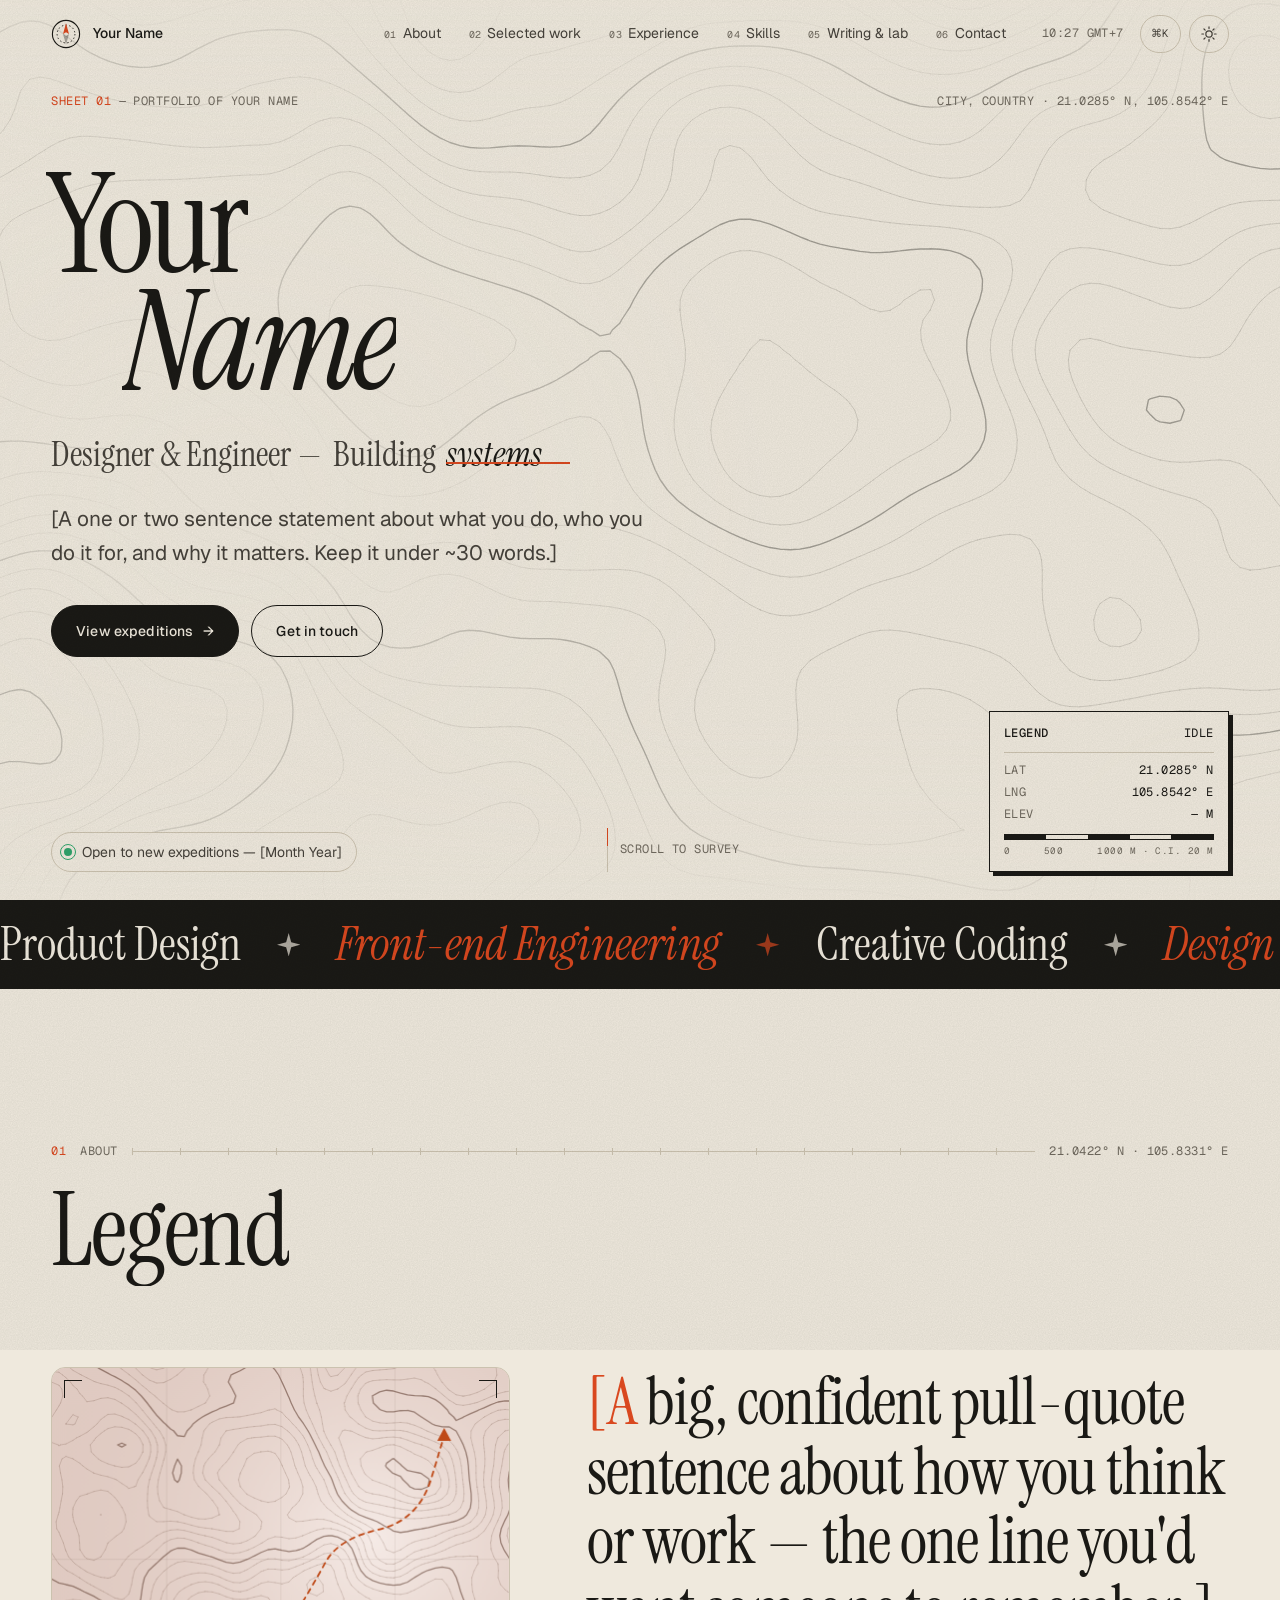
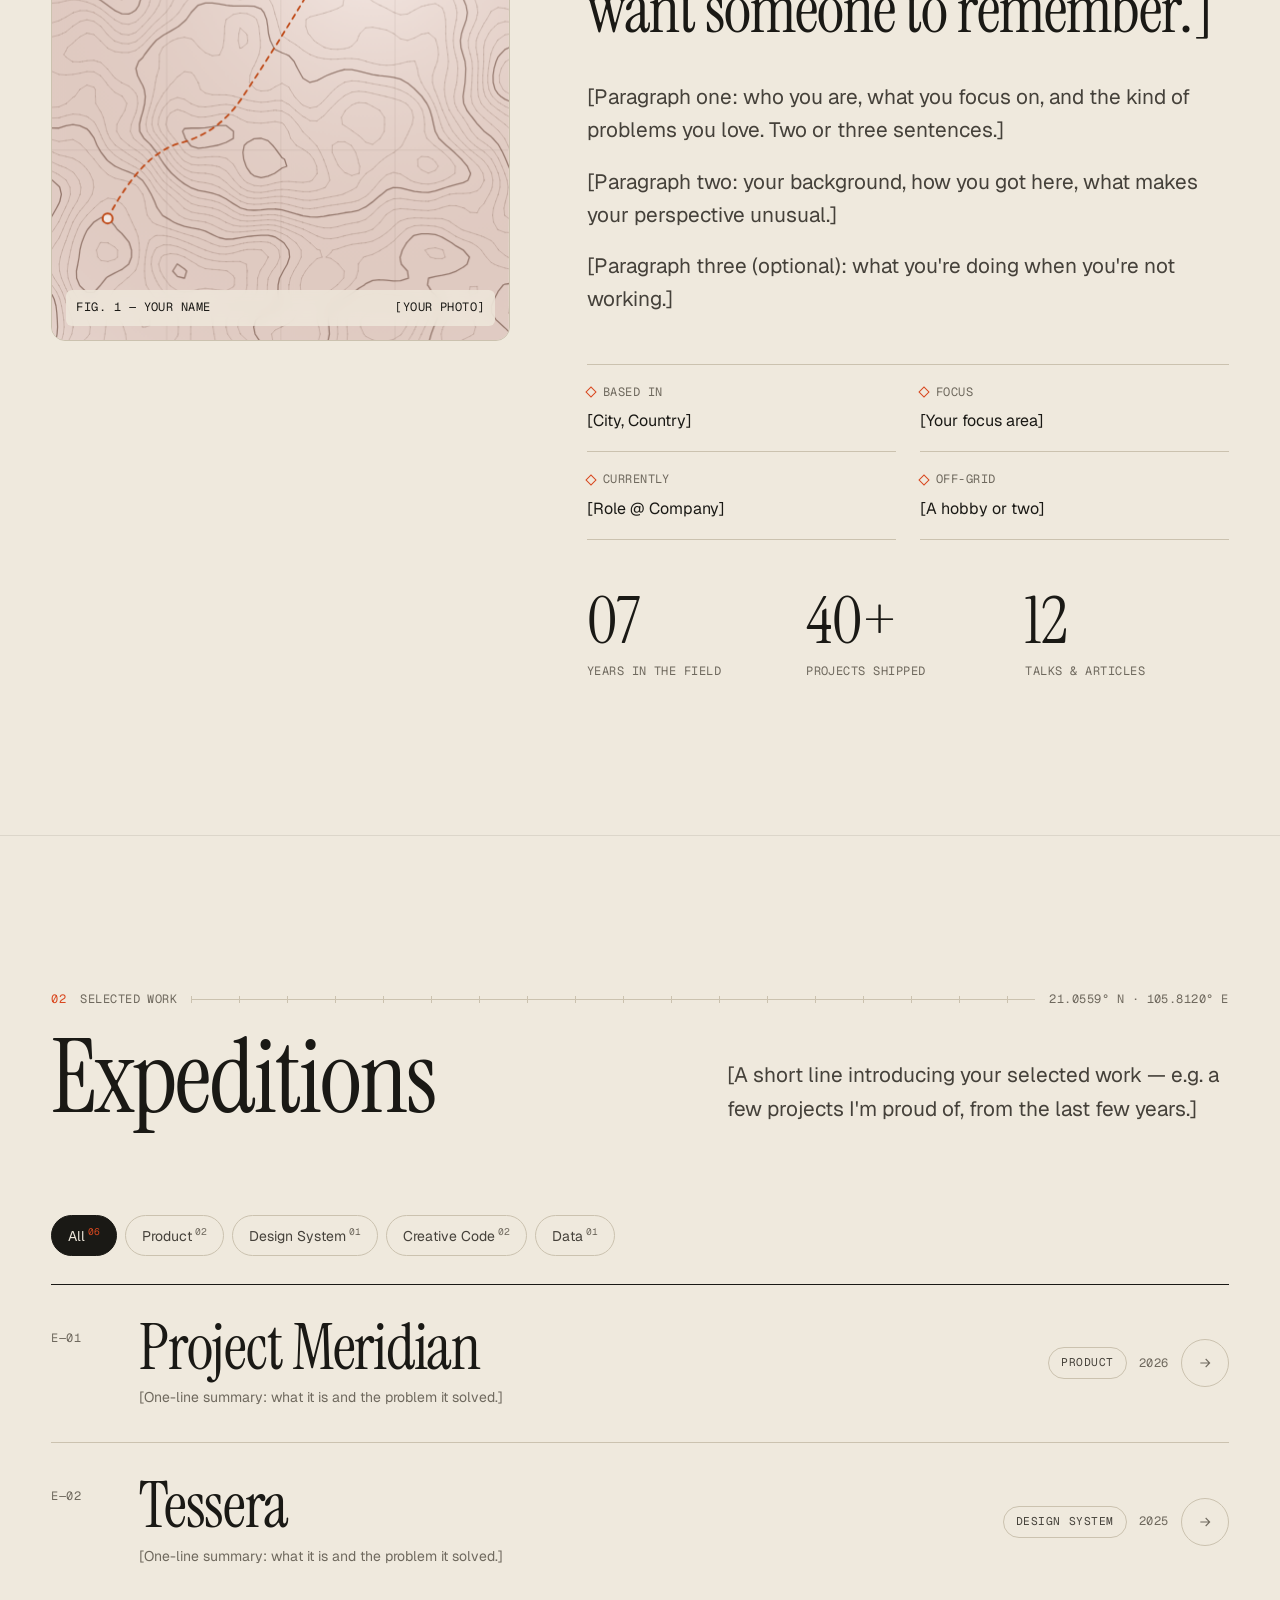
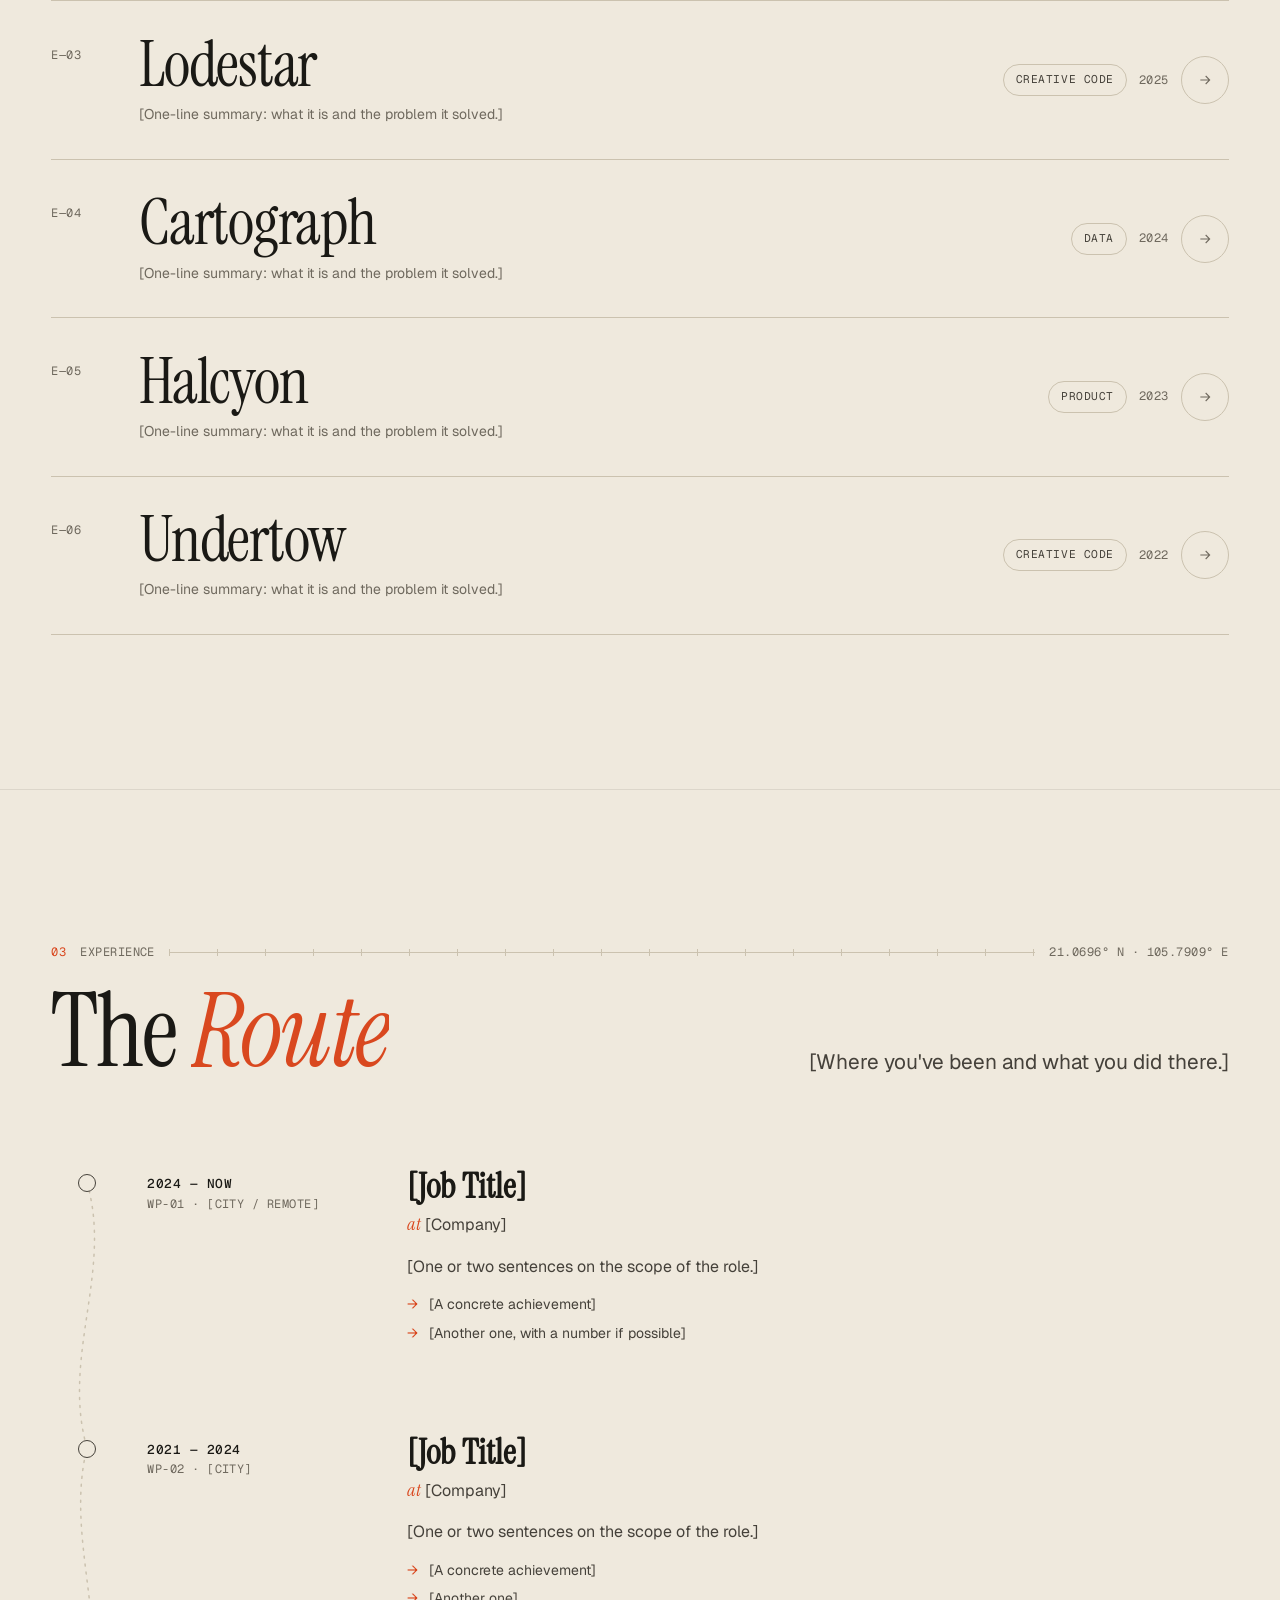
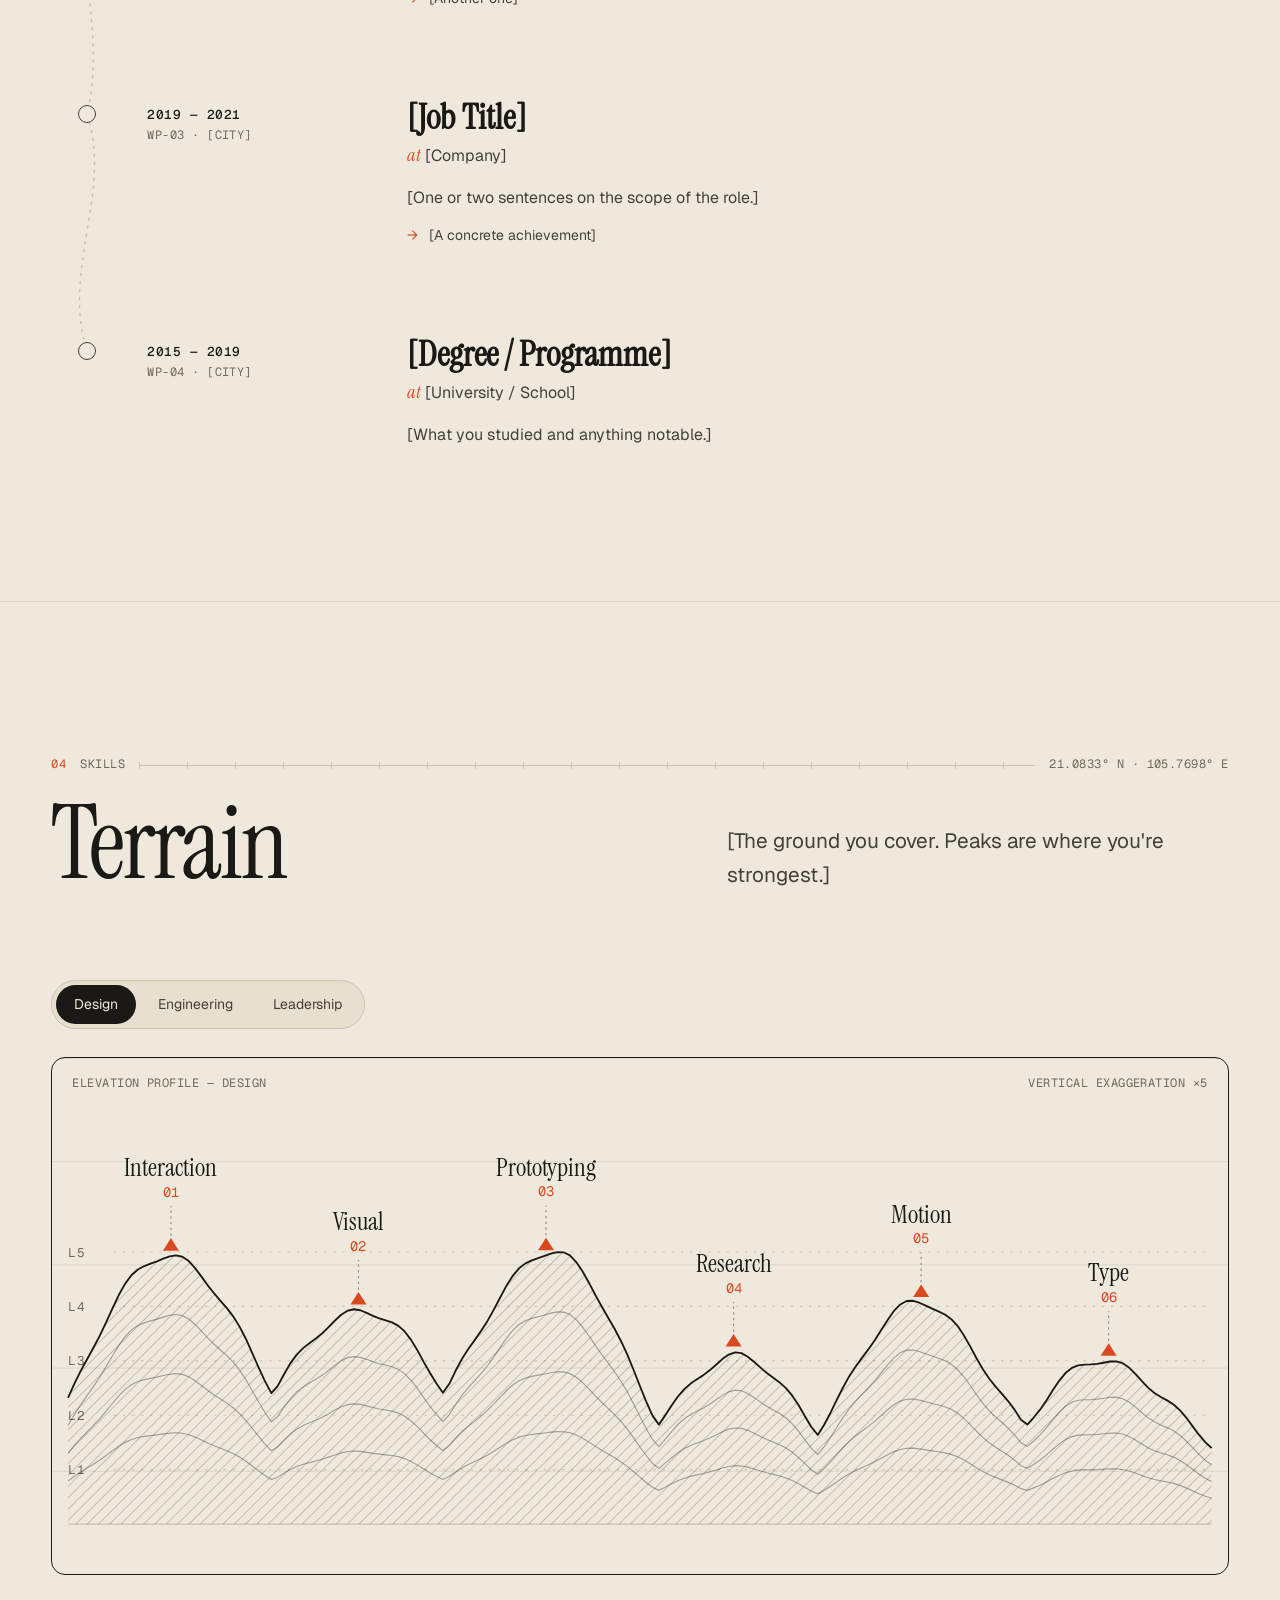
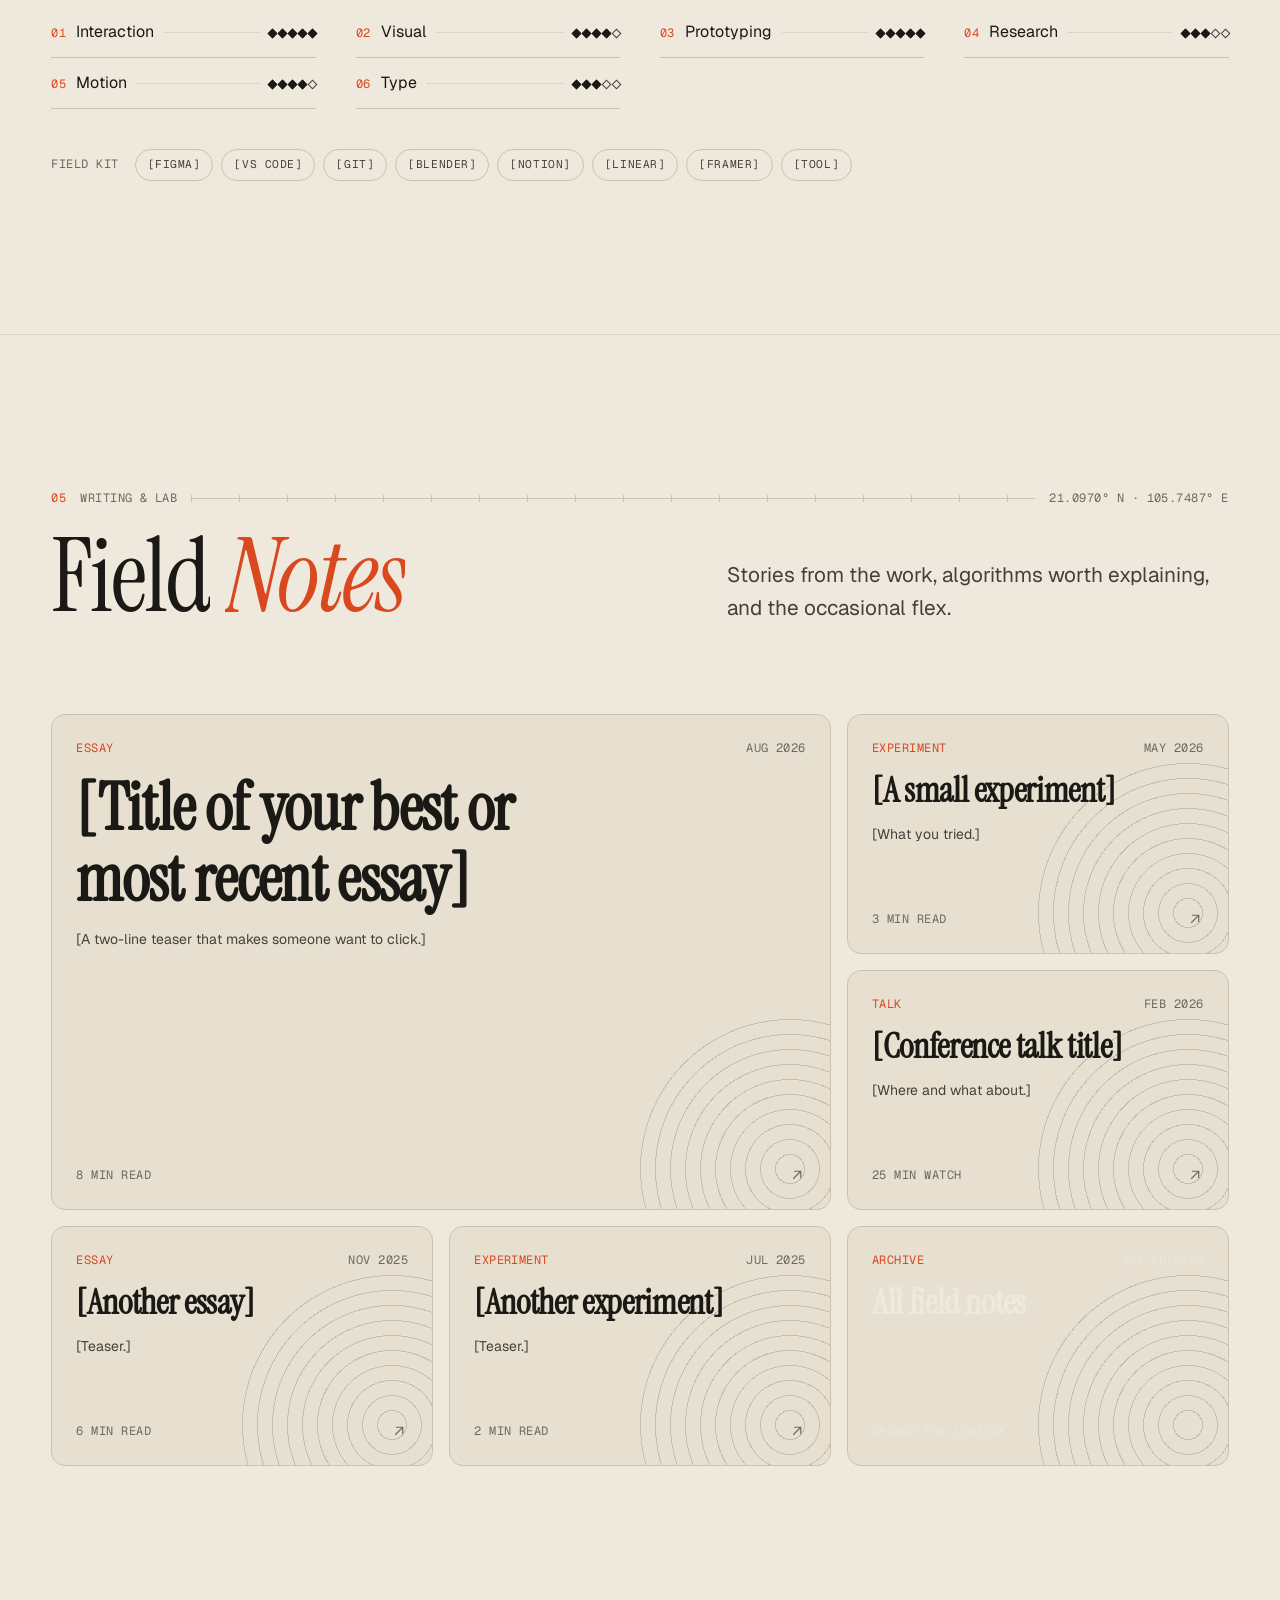
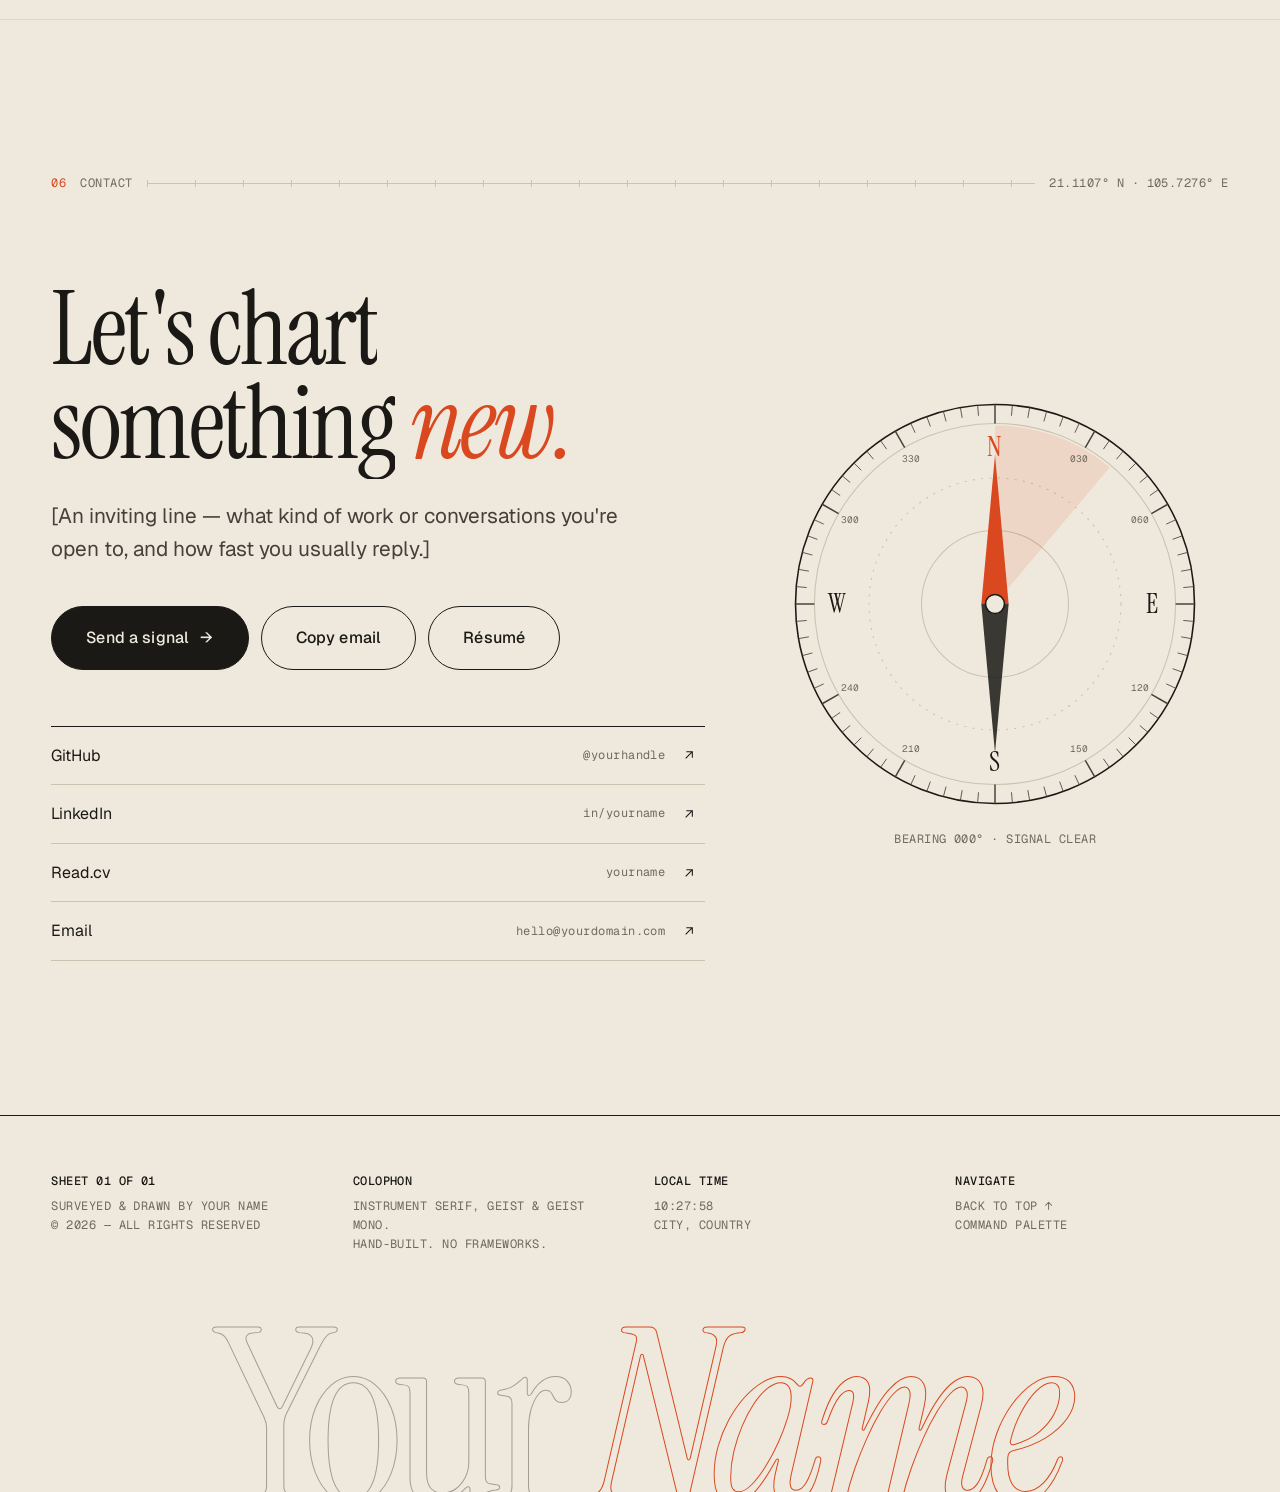
==== index.html @ 2386c23e "The Atlas: portfolio + Field Notes blog Topographic-sheet portfolio (static, no framework) with a Ma" ====
<!doctype html>
<html lang="en">
<head>
  <meta charset="utf-8">
  <meta name="viewport" content="width=device-width, initial-scale=1, viewport-fit=cover">
  <title>Your Name — Portfolio</title>
  <meta name="description" content="Portfolio">
  <meta name="theme-color" content="#EFE9DD" media="(prefers-color-scheme: light)">
  <meta name="theme-color" content="#0D1014" media="(prefers-color-scheme: dark)">
  <meta property="og:type" content="website">
  <meta property="og:title" content="Your Name — Portfolio">
  <link rel="icon" href="favicon.svg" type="image/svg+xml">

  <!-- Resolve theme before first paint (no flash). -->
  <script>
    (function () {
      var saved = null;
      try { saved = localStorage.getItem("atlas-theme"); } catch (e) {}
      var dark = window.matchMedia && matchMedia("(prefers-color-scheme: dark)").matches;
      document.documentElement.setAttribute("data-theme", saved || (dark ? "dark" : "light"));
      document.documentElement.classList.add("js");
    })();
  </script>

  <link rel="preconnect" href="https://fonts.googleapis.com">
  <link rel="preconnect" href="https://fonts.gstatic.com" crossorigin>
  <link rel="stylesheet" href="https://fonts.googleapis.com/css2?family=Instrument+Serif:ital@0;1&family=Geist:wght@300..700&family=Geist+Mono:wght@400;500&display=swap">
  <link rel="stylesheet" href="css/style.css">
</head>
<body>
  <a class="skip-link" href="#main">Skip to content</a>
  <div class="grain" aria-hidden="true"></div>

  <!-- Custom crosshair cursor (fine pointers only) -->
  <div class="cursor hidden" aria-hidden="true">
    <div class="cursor-ring"></div>
    <div class="cursor-dot"></div>
    <div class="cursor-label mono"></div>
  </div>

  <!-- ================= Header ================= -->
  <header class="site-header" id="site-header">
    <a class="brand" href="#top" aria-label="Back to top">
      <svg class="brand-mark" viewBox="0 0 32 32" aria-hidden="true">
        <circle cx="16" cy="16" r="14.5" fill="none" stroke="currentColor" stroke-width="1.2"/>
        <circle cx="16" cy="16" r="9.5" fill="none" stroke="currentColor" stroke-width="1" stroke-dasharray="1.5 2.5"/>
        <path class="brand-needle" d="M16 4.5l3.2 11.5L16 14l-3.2 2z"/>
        <path d="M16 27.5l-3.2-11.5L16 18l3.2-2z" fill="currentColor" opacity=".35"/>
      </svg>
      <span class="brand-name" data-bind="name"></span>
    </a>

    <nav class="nav" aria-label="Primary">
      <ol class="nav-list" id="nav-list"></ol>
    </nav>

    <div class="header-tools">
      <span class="clock mono" id="clock" title="Local time"></span>
      <button class="tool-btn palette-btn" id="palette-btn" type="button" aria-label="Open command palette" aria-keyshortcuts="Control+K Meta+K">
        <span class="mono">⌘K</span>
      </button>
      <button class="tool-btn theme-btn" id="theme-btn" type="button" aria-label="Switch to dark theme">
        <svg viewBox="0 0 24 24" aria-hidden="true">
          <g class="sun"><circle cx="12" cy="12" r="4.2"/><path d="M12 2.5v2.2M12 19.3v2.2M2.5 12h2.2M19.3 12h2.2M5.3 5.3l1.6 1.6M17.1 17.1l1.6 1.6M5.3 18.7l1.6-1.6M17.1 6.9l1.6-1.6"/></g>
          <path class="moon" d="M20 14.5A8.5 8.5 0 0 1 9.5 4a8.5 8.5 0 1 0 10.5 10.5z"/>
        </svg>
      </button>
      <button class="tool-btn menu-btn" id="menu-btn" type="button" aria-expanded="false" aria-controls="mobile-menu" aria-label="Open menu">
        <span></span><span></span>
      </button>
    </div>
  </header>

  <div class="mobile-menu" id="mobile-menu" hidden>
    <ol class="mobile-menu-list" id="mobile-menu-list"></ol>
    <div class="mobile-menu-foot mono" id="mobile-menu-foot"></div>
  </div>

  <!-- Right-edge scroll "sheet index" (desktop) -->
  <aside class="sheet-index" aria-hidden="true">
    <div class="sheet-ruler" id="sheet-ruler"></div>
    <div class="sheet-marker" id="sheet-marker"><span class="mono" id="sheet-pct">000</span></div>
  </aside>

  <!-- ================= Main ================= -->
  <main id="main">
    <section class="hero" id="top" aria-labelledby="hero-name">
      <canvas class="hero-canvas" id="hero-canvas" aria-hidden="true"></canvas>
      <div class="hero-vignette" aria-hidden="true"></div>
      <div class="hero-inner container" id="hero-inner"></div>
    </section>

    <div class="marquee" aria-hidden="true">
      <div class="marquee-track" id="marquee-track"></div>
    </div>

    <section class="section about" id="about" data-section="about"></section>
    <section class="section work" id="work" data-section="work"></section>
    <section class="section route" id="route" data-section="route"></section>
    <section class="section terrain" id="terrain" data-section="terrain"></section>
    <section class="section notes" id="notes" data-section="notes"></section>
    <section class="section contact" id="contact" data-section="contact"></section>
  </main>

  <footer class="site-footer" id="site-footer"></footer>

  <!-- Floating project preview that follows the cursor over the work list -->
  <div class="work-preview" id="work-preview" aria-hidden="true">
    <div class="work-preview-media" id="work-preview-media"></div>
    <span class="work-preview-label mono" id="work-preview-label"></span>
  </div>

  <dialog class="project-dialog" id="project-dialog" aria-labelledby="pd-title"></dialog>

  <dialog class="palette" id="palette" aria-label="Command palette">
    <div class="palette-box">
      <div class="palette-search">
        <svg viewBox="0 0 24 24" aria-hidden="true"><circle cx="11" cy="11" r="6.5"/><path d="M16 16l4.5 4.5"/></svg>
        <input id="palette-input" type="text" placeholder="Where to?" autocomplete="off" spellcheck="false"
               role="combobox" aria-expanded="true" aria-controls="palette-list" aria-autocomplete="list">
        <kbd class="mono">esc</kbd>
      </div>
      <ul class="palette-list" id="palette-list" role="listbox" aria-label="Commands"></ul>
      <div class="palette-foot mono">
        <span><kbd>↑</kbd><kbd>↓</kbd> navigate</span>
        <span><kbd>↵</kbd> go</span>
        <span><kbd>/</kbd> or <kbd>⌘K</kbd> open</span>
        <span><kbd>T</kbd> theme</span>
      </div>
    </div>
  </dialog>

  <div class="toast mono" id="toast" role="status" aria-live="polite"></div>

  <noscript>
    <div class="noscript">This portfolio renders its content with JavaScript. Please enable it to explore the map.</div>
  </noscript>

  <!-- Latest posts are inlined here by build.py; ignored when the file is opened directly. -->
  <!-- build:notes -->
  <script src="js/content.js"></script>
  <script src="js/terrain.js"></script>
  <script src="js/main.js"></script>
</body>
</html>
---- css/style.css ----
/* ==========================================================================
   THE ATLAS — portfolio template
   A topographic survey sheet: paper, ink, contour lines, one signal colour.
   --------------------------------------------------------------------------
   1. Tokens          5. Hero              9.  Terrain (skills)
   2. Base            6. Marquee           10. Field notes
   3. Utilities       7. About / Work      11. Contact & footer
   4. Chrome          8. Route             12. Overlays · 13. Motion prefs
   ========================================================================== */

/* 1. TOKENS ---------------------------------------------------------------- */
:root {
  /* Paper (light) */
  --paper:        #EFE9DD;
  --paper-2:      #E7E0D1;
  --paper-3:      #DDD4C2;
  --ink:          #1A1915;
  --ink-2:        #45413A;
  --muted:        #6F695E;
  --rule:         #CBC2AF;
  --rule-soft:    rgba(26, 25, 21, .09);
  --accent:       #D9481F;   /* survey orange — the one loud colour */
  --accent-ink:   #FFF8F0;
  --accent-soft:  rgba(217, 72, 31, .12);
  --teal:         #2C6A62;   /* secondary: water / links */
  --contour:        rgba(26, 25, 21, .17);
  --contour-strong: rgba(26, 25, 21, .36);
  --shadow: 0 1px 0 rgba(26,25,21,.04), 0 18px 50px -20px rgba(26,25,21,.35);

  /* Type */
  --serif: "Instrument Serif", "Iowan Old Style", "Palatino Linotype", Georgia, serif;
  --sans:  "Geist", ui-sans-serif, system-ui, -apple-system, "Segoe UI", sans-serif;
  --mono:  "Geist Mono", ui-monospace, "SFMono-Regular", Menlo, Consolas, monospace;

  --fs-xs:   .75rem;
  --fs-sm:   .875rem;
  --fs-md:   1rem;
  --fs-lg:   clamp(1.125rem, 1rem + .4vw, 1.3rem);
  --fs-xl:   clamp(1.5rem, 1.2rem + 1.2vw, 2.25rem);
  --fs-2xl:  clamp(2.2rem, 1.4rem + 3.4vw, 4.5rem);
  --fs-3xl:  clamp(3rem, 1.6rem + 6vw, 7.5rem);
  --fs-hero: clamp(4.25rem, min(1rem + 16vw, 15.5vh), 12.5rem);

  /* Space & shape */
  --gutter: clamp(16px, 4vw, 56px);
  --maxw: 1320px;
  --section-y: clamp(96px, 12vw, 180px);
  --radius: 14px;
  --radius-sm: 8px;
  --header-h: 68px;

  --ease-out: cubic-bezier(.16, 1, .3, 1);
  --ease-in-out: cubic-bezier(.65, 0, .35, 1);

  color-scheme: light;
}

/* Night chart (dark) — applied by system preference unless the user picked light,
   and always when the user picked dark. */
@media (prefers-color-scheme: dark) {
  :root:not([data-theme="light"]) {
    --paper: #0D1014; --paper-2: #13181E; --paper-3: #1B222A;
    --ink: #ECE6D8; --ink-2: #BDB6A8; --muted: #878D95;
    --rule: #28303A; --rule-soft: rgba(236, 230, 216, .08);
    --accent: #FF7447; --accent-ink: #140B06; --accent-soft: rgba(255, 116, 71, .14);
    --teal: #72C4B7;
    --contour: rgba(236, 230, 216, .11); --contour-strong: rgba(236, 230, 216, .26);
    --shadow: 0 1px 0 rgba(0,0,0,.2), 0 24px 60px -20px rgba(0,0,0,.8);
    color-scheme: dark;
  }
}
:root[data-theme="dark"] {
  --paper: #0D1014; --paper-2: #13181E; --paper-3: #1B222A;
  --ink: #ECE6D8; --ink-2: #BDB6A8; --muted: #878D95;
  --rule: #28303A; --rule-soft: rgba(236, 230, 216, .08);
  --accent: #FF7447; --accent-ink: #140B06; --accent-soft: rgba(255, 116, 71, .14);
  --teal: #72C4B7;
  --contour: rgba(236, 230, 216, .11); --contour-strong: rgba(236, 230, 216, .26);
  --shadow: 0 1px 0 rgba(0,0,0,.2), 0 24px 60px -20px rgba(0,0,0,.8);
  color-scheme: dark;
}

/* 2. BASE ------------------------------------------------------------------ */
*, *::before, *::after { box-sizing: border-box; }
html {
  -webkit-text-size-adjust: 100%;
  scroll-behavior: smooth;
  scroll-padding-top: calc(var(--header-h) + 12px);
  background: var(--paper);
}
body {
  margin: 0;
  background: var(--paper);
  color: var(--ink);
  font-family: var(--sans);
  font-size: var(--fs-md);
  line-height: 1.6;
  font-weight: 400;
  -webkit-font-smoothing: antialiased;
  -moz-osx-font-smoothing: grayscale;
  text-rendering: optimizeLegibility;
  overflow-x: clip;
}
img, svg, canvas { display: block; max-width: 100%; }
a { color: inherit; text-decoration: none; }
button { font: inherit; color: inherit; background: none; border: 0; padding: 0; cursor: pointer; }
h1, h2, h3, h4, p, ol, ul, figure, dl, dd { margin: 0; }
ol, ul { padding: 0; list-style: none; }
::selection { background: var(--accent); color: var(--accent-ink); }

:focus-visible {
  outline: 2px solid var(--accent);
  outline-offset: 3px;
  border-radius: 4px;
}

/* 3. UTILITIES ------------------------------------------------------------- */
.container { width: 100%; max-width: var(--maxw); margin-inline: auto; padding-inline: var(--gutter); }
.mono { font-family: var(--mono); font-size: var(--fs-xs); letter-spacing: .04em; text-transform: uppercase; font-feature-settings: "tnum" 1; }
.serif { font-family: var(--serif); font-weight: 400; }
.sr-only { position: absolute !important; width: 1px; height: 1px; padding: 0; margin: -1px; overflow: hidden; clip: rect(0 0 0 0); white-space: nowrap; border: 0; }
.muted { color: var(--muted); }
kbd { font-family: var(--mono); font-size: .7rem; padding: .1em .45em; border: 1px solid var(--rule); border-bottom-width: 2px; border-radius: 5px; background: var(--paper-2); color: var(--ink-2); }

.skip-link {
  position: fixed; left: 16px; top: -60px; z-index: 200;
  background: var(--ink); color: var(--paper); padding: 10px 16px; border-radius: var(--radius-sm);
  transition: top .2s var(--ease-out);
}
.skip-link:focus { top: 16px; }

.grain {
  position: fixed; inset: -50%; z-index: 90; pointer-events: none; opacity: .09;
  background-image: url("data:image/svg+xml,%3Csvg xmlns='http://www.w3.org/2000/svg' width='180' height='180'%3E%3Cfilter id='n'%3E%3CfeTurbulence type='fractalNoise' baseFrequency='.85' numOctaves='3' stitchTiles='stitch'/%3E%3CfeColorMatrix values='0 0 0 0 0 0 0 0 0 0 0 0 0 0 0 0 0 0 .9 0'/%3E%3C/filter%3E%3Crect width='100%25' height='100%25' filter='url(%23n)'/%3E%3C/svg%3E");
  mix-blend-mode: multiply;
}
[data-theme="dark"] .grain { mix-blend-mode: screen; opacity: .05; filter: invert(1); }

/* Buttons */
.btn {
  --bx: 0px; --by: 0px;
  position: relative; display: inline-flex; align-items: center; gap: .7em;
  height: 52px; padding: 0 24px; border-radius: 999px;
  font-size: var(--fs-sm); font-weight: 500; letter-spacing: .01em;
  border: 1px solid var(--ink);
  transform: translate(var(--bx), var(--by));
  transition: transform .5s var(--ease-out), background-color .3s, color .3s, border-color .3s;
  overflow: hidden; isolation: isolate; white-space: nowrap;
}
.btn::before {
  content: ""; position: absolute; inset: 0; z-index: -1;
  background: var(--accent); border-radius: inherit;
  transform: translateY(101%); transition: transform .5s var(--ease-out);
}
.btn:hover::before, .btn:focus-visible::before { transform: translateY(0); }
.btn:hover, .btn:focus-visible { border-color: var(--accent); color: var(--accent-ink); }
.btn-primary { background: var(--ink); color: var(--paper); }
.btn-ghost { background: transparent; color: var(--ink); }
.btn .arrow { transition: transform .5s var(--ease-out); }
.btn:hover .arrow { transform: translateX(4px); }
.btn-lg { height: 64px; padding: 0 34px; font-size: var(--fs-md); }

.chip {
  display: inline-flex; align-items: center; gap: .5em;
  padding: 6px 12px; border-radius: 999px; border: 1px solid var(--rule);
  font-family: var(--mono); font-size: .7rem; letter-spacing: .05em; text-transform: uppercase; color: var(--ink-2);
  white-space: nowrap;
}

/* Section scaffolding */
.section { position: relative; padding-block: var(--section-y); }
.section + .section { border-top: 1px solid var(--rule-soft); }
.sec-head { margin-bottom: clamp(48px, 7vw, 96px); }
.sec-meta { display: flex; align-items: center; gap: 14px; color: var(--muted); margin-bottom: 22px; }
.sec-idx { color: var(--accent); }
.sec-rule { flex: 1; height: 1px; background: var(--rule); position: relative; }
.sec-rule::after { /* scale-bar ticks */
  content: ""; position: absolute; left: 0; right: 0; top: -3px; height: 7px;
  background: repeating-linear-gradient(90deg, var(--rule) 0 1px, transparent 1px 48px);
}
.sec-coord { white-space: nowrap; }
.sec-title { font-family: var(--serif); font-weight: 400; font-size: var(--fs-3xl); line-height: .92; letter-spacing: -.02em; }
.sec-title em { font-style: italic; color: var(--accent); }
.sec-intro { margin-top: 22px; max-width: 46ch; color: var(--ink-2); font-size: var(--fs-lg); }
.sec-head-row { display: grid; gap: 24px; align-items: end; }
@media (min-width: 900px) { .sec-head-row.has-intro { grid-template-columns: 1.3fr 1fr; } .sec-head-row .sec-intro { justify-self: end; margin-top: 0; } }

/* Split-text reveal */
.split .w { display: inline-block; overflow: hidden; vertical-align: top; padding-bottom: .08em; margin-bottom: -.08em; }
.split .w > span { display: inline-block; transform: translateY(105%); transition: transform 1.1s var(--ease-out); transition-delay: calc(var(--i, 0) * 60ms); }
.split.in .w > span { transform: none; }
html:not(.js) .split .w > span { transform: none; }

.reveal { opacity: 0; transform: translateY(28px); transition: opacity 1s var(--ease-out), transform 1s var(--ease-out); transition-delay: var(--d, 0ms); }
.reveal.in { opacity: 1; transform: none; }

/* 4. CHROME: header, nav, sheet index, cursor ------------------------------- */
.site-header {
  position: fixed; inset: 0 0 auto 0; z-index: 60; height: var(--header-h);
  display: flex; align-items: center; gap: 24px;
  padding-inline: var(--gutter);
  transition: transform .5s var(--ease-out), background-color .4s, border-color .4s;
  border-bottom: 1px solid transparent;
}
.site-header.scrolled {
  background: color-mix(in srgb, var(--paper) 78%, transparent);
  -webkit-backdrop-filter: blur(14px) saturate(1.2); backdrop-filter: blur(14px) saturate(1.2);
  border-color: var(--rule-soft);
}
.site-header.hidden { transform: translateY(-100%); }
.brand { display: flex; align-items: center; gap: 12px; font-weight: 500; font-size: var(--fs-sm); }
.brand-mark { width: 30px; height: 30px; color: var(--ink); transition: transform 1.2s var(--ease-out); }
.brand-needle { fill: var(--accent); transform-origin: 16px 16px; transition: transform 1.2s var(--ease-out); }
.brand:hover .brand-needle { transform: rotate(360deg); }
.nav { margin-left: auto; }
.nav-list { display: flex; gap: 4px; }
.nav-link {
  position: relative; display: flex; align-items: baseline; gap: 6px;
  padding: 8px 12px; border-radius: 999px; font-size: var(--fs-sm); color: var(--ink-2);
  transition: color .3s, background-color .3s;
}
.nav-link .mono { font-size: .62rem; color: var(--muted); transition: color .3s; }
.nav-link:hover { color: var(--ink); background: var(--rule-soft); }
.nav-link.active { color: var(--ink); }
.nav-link.active .mono { color: var(--accent); }
.nav-link.active::after {
  content: ""; position: absolute; left: 50%; bottom: 1px; width: 4px; height: 4px; margin-left: -2px;
  border-radius: 50%; background: var(--accent);
}
.header-tools { display: flex; align-items: center; gap: 8px; }
.clock { color: var(--muted); margin-right: 8px; white-space: nowrap; }
.tool-btn {
  display: grid; place-items: center; height: 38px; min-width: 38px; padding: 0 10px;
  border-radius: 999px; border: 1px solid var(--rule); color: var(--ink-2);
  transition: border-color .3s, color .3s, background-color .3s;
}
.tool-btn:hover { border-color: var(--ink); color: var(--ink); }
.tool-btn .mono { font-size: .68rem; }
.theme-btn svg { width: 18px; height: 18px; fill: none; stroke: currentColor; stroke-width: 1.6; stroke-linecap: round; overflow: visible; }
.theme-btn .sun, .theme-btn .moon { transition: transform .7s var(--ease-out), opacity .4s; transform-origin: 12px 12px; }
.theme-btn .moon { opacity: 0; transform: rotate(-60deg) scale(.6); }
[data-theme="dark"] .theme-btn .sun { opacity: 0; transform: rotate(90deg) scale(.5); }
[data-theme="dark"] .theme-btn .moon { opacity: 1; transform: none; fill: currentColor; }
.menu-btn { display: none; gap: 5px; align-content: center; width: 42px; }
.menu-btn span { display: block; width: 16px; height: 1.5px; background: currentColor; transition: transform .4s var(--ease-out); }
.menu-btn[aria-expanded="true"] span:first-child { transform: translateY(3.25px) rotate(45deg); }
.menu-btn[aria-expanded="true"] span:last-child { transform: translateY(-3.25px) rotate(-45deg); }

@media (max-width: 1080px) { .nav-link .label-full { display: none; } }
@media (max-width: 960px) {
  .nav, .clock, .palette-btn { display: none; }
  .header-tools { margin-left: auto; }
  .menu-btn { display: grid; }
}

.mobile-menu {
  position: fixed; inset: 0; z-index: 55; background: var(--paper);
  padding: calc(var(--header-h) + 24px) var(--gutter) 32px;
  display: flex; flex-direction: column; justify-content: space-between;
  overflow-y: auto;
}
.mobile-menu[hidden] { display: none; }
.mobile-menu-list li { border-bottom: 1px solid var(--rule); }
.mobile-menu-list a {
  display: flex; align-items: baseline; gap: 16px; padding: 14px 0;
  font-family: var(--serif); font-size: clamp(2.2rem, 9vw, 3.4rem); line-height: 1.1;
  opacity: 0; transform: translateY(20px); animation: menuIn .7s var(--ease-out) forwards;
  animation-delay: calc(var(--i) * 55ms + 60ms);
}
.mobile-menu-list .mono { color: var(--accent); }
.mobile-menu-foot a { text-transform: none; }
.mobile-menu-foot { display: flex; justify-content: space-between; gap: 16px; color: var(--muted); margin-top: 32px; flex-wrap: wrap; }
@keyframes menuIn { to { opacity: 1; transform: none; } }

/* Scroll sheet index */
.sheet-index {
  position: fixed; right: 18px; top: 50%; z-index: 40; height: min(56vh, 460px);
  transform: translateY(-50%); width: 16px;
  opacity: 0; transition: opacity .6s;
}
.sheet-index.on { opacity: 1; }
.sheet-ruler {
  position: absolute; inset: 0 0 0 auto; width: 8px;
  background: repeating-linear-gradient(180deg, var(--rule) 0 1px, transparent 1px 10px);
}
.sheet-ruler i { /* section ticks */
  position: absolute; right: 0; width: 16px; height: 1px; background: var(--ink-2);
}
.sheet-marker {
  position: absolute; right: 0; top: 0; width: 22px; height: 2px; background: var(--accent);
  transform: translateY(var(--p, 0px)); transition: transform .15s linear;
}
.sheet-marker span { position: absolute; right: 30px; top: -8px; color: var(--accent); font-size: .62rem; }
@media (max-width: 1180px) { .sheet-index { display: none; } }

/* Custom cursor */
.cursor { display: none; }
@media (hover: hover) and (pointer: fine) {
  .has-cursor, .has-cursor * { cursor: none !important; }
  .has-cursor input, .has-cursor textarea { cursor: text !important; }
  /* Dialogs render in the top layer, above the custom cursor — give them the native one. */
  .has-cursor dialog, .has-cursor dialog * { cursor: auto !important; }
  .has-cursor dialog a, .has-cursor dialog button, .has-cursor .palette-item { cursor: pointer !important; }
  .has-cursor dialog input { cursor: text !important; }
  .has-cursor .cursor { display: block; }
  .cursor { position: fixed; inset: 0; z-index: 300; pointer-events: none; }
  .cursor-dot, .cursor-ring, .cursor-label { position: absolute; left: 0; top: 0; will-change: transform; }
  .cursor-dot { width: 6px; height: 6px; margin: -3px 0 0 -3px; border-radius: 50%; background: var(--accent); }
  .cursor-ring {
    width: 34px; height: 34px; margin: -17px 0 0 -17px; border-radius: 50%;
    border: 1px solid var(--ink); opacity: .55;
    transition: width .35s var(--ease-out), height .35s var(--ease-out), margin .35s var(--ease-out), opacity .3s, background-color .3s, border-color .3s;
  }
  .cursor-ring::before, .cursor-ring::after { /* crosshair ticks */
    content: ""; position: absolute; background: var(--ink);
  }
  .cursor-ring::before { left: 50%; top: -6px; bottom: -6px; width: 1px; margin-left: -.5px;
    -webkit-mask: linear-gradient(#000 0 6px, transparent 6px calc(100% - 6px), #000 calc(100% - 6px)); mask: linear-gradient(#000 0 6px, transparent 6px calc(100% - 6px), #000 calc(100% - 6px)); }
  .cursor-ring::after { top: 50%; left: -6px; right: -6px; height: 1px; margin-top: -.5px;
    -webkit-mask: linear-gradient(90deg, #000 0 6px, transparent 6px calc(100% - 6px), #000 calc(100% - 6px)); mask: linear-gradient(90deg, #000 0 6px, transparent 6px calc(100% - 6px), #000 calc(100% - 6px)); }
  .cursor-label { margin: 22px 0 0 22px; font-size: .6rem; color: var(--muted); white-space: nowrap; opacity: 0; transition: opacity .3s; }
  .cursor.on-map .cursor-label { opacity: 1; }
  .cursor.on-link .cursor-ring { width: 64px; height: 64px; margin: -32px 0 0 -32px; background: var(--accent-soft); border-color: var(--accent); opacity: 1; }
  .cursor.on-link .cursor-ring::before, .cursor.on-link .cursor-ring::after { opacity: 0; }
  .cursor.hidden { opacity: 0; }
}

/* 5. HERO ------------------------------------------------------------------ */
.hero {
  position: relative; min-height: 100vh; min-height: 100svh;
  display: flex; align-items: stretch; overflow: hidden;
  padding: calc(var(--header-h) + 24px) 0 28px;
}
.hero-canvas { position: absolute; inset: 0; width: 100%; height: 100%; }
.hero-vignette {
  position: absolute; inset: 0; pointer-events: none;
  background:
    radial-gradient(ellipse 60% 70% at 18% 55%, var(--paper) 10%, transparent 70%),
    linear-gradient(180deg, var(--paper) 0, transparent 18%, transparent 80%, var(--paper) 100%);
  opacity: .9;
}
.hero-inner { position: relative; display: grid; grid-template-rows: auto 1fr auto; gap: clamp(20px, 3vh, 32px); }
.hero-top { display: flex; justify-content: space-between; gap: 16px; color: var(--muted); flex-wrap: wrap; }
.hero-top .accent { color: var(--accent); }
.hero-main { align-self: center; }
.hero-name {
  font-family: var(--serif); font-weight: 400; font-size: var(--fs-hero);
  line-height: .84; letter-spacing: -.035em; margin-left: -.04em;
}
.hero-name .line { display: block; }
.hero-name .line:nth-child(2) { font-style: italic; padding-left: .55em; }
.hero-name .amp { color: var(--accent); }
.hero-role {
  display: flex; align-items: baseline; flex-wrap: wrap; gap: .3em;
  margin-top: clamp(18px, 3vh, 32px); font-size: var(--fs-xl); font-family: var(--serif); color: var(--ink-2);
}
.rotator { position: relative; display: inline-grid; height: 1.15em; overflow: hidden; vertical-align: bottom; color: var(--ink); font-style: italic; }
.rotator span { grid-area: 1 / 1; transform: translateY(110%); transition: transform .8s var(--ease-out); white-space: nowrap; }
.rotator span.on { transform: none; }
.rotator span.off { transform: translateY(-110%); }
.rotator::after { content: ""; position: absolute; left: 0; right: 0; bottom: .08em; height: 2px; background: var(--accent); transform-origin: left; animation: underline 3.2s var(--ease-in-out) infinite; }
@keyframes underline { 0% { transform: scaleX(0); } 30%, 80% { transform: scaleX(1); } 100% { transform: scaleX(1); opacity: 0; } }
.hero-tagline { margin-top: 20px; max-width: 44ch; color: var(--ink-2); font-size: var(--fs-lg); }
.hero-cta { display: flex; flex-wrap: wrap; gap: 12px; margin-top: clamp(24px, 4vh, 36px); }

.hero-bottom { display: flex; justify-content: space-between; align-items: flex-end; gap: 24px; flex-wrap: wrap; }
.status {
  display: inline-flex; align-items: center; gap: 10px; padding: 8px 14px 8px 12px;
  border: 1px solid var(--rule); border-radius: 999px; background: color-mix(in srgb, var(--paper) 70%, transparent);
  -webkit-backdrop-filter: blur(6px); backdrop-filter: blur(6px);
  font-size: var(--fs-sm); color: var(--ink-2);
}
.pulse { position: relative; width: 8px; height: 8px; border-radius: 50%; background: #2FA36B; }
.pulse::after { content: ""; position: absolute; inset: -4px; border-radius: 50%; border: 1px solid #2FA36B; animation: ping 2s var(--ease-out) infinite; }
.status.off .pulse { background: var(--muted); } .status.off .pulse::after { display: none; }
@keyframes ping { from { transform: scale(.5); opacity: 1; } to { transform: scale(2.2); opacity: 0; } }
.scroll-cue { display: flex; align-items: center; gap: 12px; color: var(--muted); }
.scroll-cue .line { position: relative; width: 1px; height: 44px; background: var(--rule); overflow: hidden; }
.scroll-cue .line::after { content: ""; position: absolute; left: 0; top: 0; width: 1px; height: 40%; background: var(--accent); animation: drip 2.2s var(--ease-in-out) infinite; }
@keyframes drip { from { transform: translateY(-100%); } to { transform: translateY(260%); } }

.legend {
  min-width: 240px; padding: 12px 14px; border: 1px solid var(--ink);
  background: color-mix(in srgb, var(--paper) 82%, transparent);
  -webkit-backdrop-filter: blur(8px); backdrop-filter: blur(8px);
  box-shadow: 4px 4px 0 var(--ink);
}
.legend-title { display: flex; justify-content: space-between; border-bottom: 1px solid var(--rule); padding-bottom: 8px; margin-bottom: 8px; }
.legend-title b { font-weight: 500; color: var(--ink); }
.legend dl { display: grid; grid-template-columns: auto 1fr; gap: 3px 16px; color: var(--muted); }
.legend dd { text-align: right; color: var(--ink); }
.legend .scale { display: flex; margin-top: 10px; height: 6px; border: 1px solid var(--ink); }
.legend .scale i { flex: 1; } .legend .scale i:nth-child(odd) { background: var(--ink); }
.legend .scale-l { display: flex; justify-content: space-between; margin-top: 4px; color: var(--muted); font-size: .58rem; }
@media (max-width: 760px) { .legend { display: none; } .hero-name .line:nth-child(2) { padding-left: .25em; } }
@media (max-height: 780px) and (min-width: 761px) { .legend { display: none; } .hero-tagline { margin-top: 14px; } }

/* 6. MARQUEE --------------------------------------------------------------- */
.marquee { overflow: hidden; background: var(--ink); color: var(--paper); padding: 20px 0; border-block: 1px solid var(--ink); }
.marquee-track { display: flex; width: max-content; animation: marquee 40s linear infinite; }
.marquee:hover .marquee-track { animation-play-state: paused; }
.marquee-item { display: flex; align-items: center; gap: 36px; padding-right: 36px; font-family: var(--serif); font-size: clamp(1.6rem, 1rem + 2.4vw, 3rem); line-height: 1; white-space: nowrap; }
.marquee-item:nth-child(even) { font-style: italic; color: var(--accent); }
.marquee-item svg { width: .5em; height: .5em; fill: currentColor; opacity: .7; }
@keyframes marquee { to { transform: translateX(-50%); } }

/* 7a. ABOUT ---------------------------------------------------------------- */
.about-grid { display: grid; gap: clamp(40px, 6vw, 96px); }
@media (min-width: 960px) { .about-grid { grid-template-columns: 5fr 7fr; } }
.portrait {
  position: relative; aspect-ratio: 4 / 5; border-radius: var(--radius); overflow: hidden;
  background: var(--paper-2); border: 1px solid var(--rule);
}
.portrait canvas, .portrait img { position: absolute; inset: 0; width: 100%; height: 100%; object-fit: cover; }
.portrait-label {
  position: absolute; left: 14px; right: 14px; bottom: 14px; display: flex; justify-content: space-between;
  color: var(--ink); padding: 8px 10px; border-radius: 6px;
  background: color-mix(in srgb, var(--paper) 80%, transparent); -webkit-backdrop-filter: blur(6px); backdrop-filter: blur(6px);
}
.portrait-corner { position: absolute; width: 18px; height: 18px; border: 0 solid var(--ink); }
.portrait-corner.tl { top: 12px; left: 12px; border-width: 1.5px 0 0 1.5px; }
.portrait-corner.tr { top: 12px; right: 12px; border-width: 1.5px 1.5px 0 0; }
.about-lead { font-family: var(--serif); font-size: var(--fs-2xl); line-height: 1.05; letter-spacing: -.015em; }
.about-lead::first-letter { color: var(--accent); }
.about-body { display: grid; gap: 18px; margin-top: 36px; color: var(--ink-2); max-width: 60ch; font-size: var(--fs-lg); }
.facts { display: grid; grid-template-columns: repeat(2, minmax(0, 1fr)); column-gap: 24px; margin-top: 48px; border-top: 1px solid var(--rule); }
.fact { padding: 18px 16px 18px 0; border-bottom: 1px solid var(--rule); }
.fact dt { color: var(--muted); margin-bottom: 6px; display: flex; align-items: center; gap: 8px; }
.fact dt::before { content: ""; width: 8px; height: 8px; border: 1.5px solid var(--accent); transform: rotate(45deg); }
.fact dd { font-size: var(--fs-md); }
.stats { display: grid; grid-template-columns: repeat(3, 1fr); gap: 16px; margin-top: 48px; }
.stat-value { font-family: var(--serif); font-size: var(--fs-2xl); line-height: 1; }
.stat-label { margin-top: 8px; color: var(--muted); }
@media (max-width: 520px) { .stats { grid-template-columns: 1fr 1fr; } }

/* 7b. WORK ----------------------------------------------------------------- */
.filters { display: flex; flex-wrap: wrap; gap: 8px; margin-bottom: 28px; }
.filter {
  padding: 8px 16px; border-radius: 999px; border: 1px solid var(--rule); font-size: var(--fs-sm); color: var(--ink-2);
  transition: all .3s var(--ease-out);
}
.filter sup { font-family: var(--mono); font-size: .6rem; margin-left: 3px; color: var(--muted); }
.filter:hover { border-color: var(--ink); color: var(--ink); }
.filter[aria-pressed="true"] { background: var(--ink); color: var(--paper); border-color: var(--ink); }
.filter[aria-pressed="true"] sup { color: var(--accent); }

.work-list { border-top: 1px solid var(--ink); }
.work-item { border-bottom: 1px solid var(--rule); transition: opacity .5s var(--ease-out); }
.work-item.is-hidden { display: none; }
.work-row {
  position: relative; width: 100%; text-align: left; isolation: isolate;
  display: grid; align-items: center; gap: 8px 24px;
  grid-template-columns: 64px minmax(0, 1fr) auto;
  padding: clamp(20px, 2.6vw, 34px) 0;
}
.work-row::before { /* hover wash */
  content: ""; position: absolute; inset: 0 calc(var(--gutter) * -1); z-index: -1;
  background: var(--paper-2); transform: scaleY(0); transform-origin: bottom;
  transition: transform .6s var(--ease-out);
}
.work-row:hover::before, .work-row:focus-visible::before { transform: scaleY(1); }
.work-idx { color: var(--muted); align-self: start; padding-top: .9em; }
.work-title {
  font-family: var(--serif); font-size: clamp(2rem, 1.1rem + 3.6vw, 4.6rem); line-height: .95; letter-spacing: -.02em;
  transition: transform .6s var(--ease-out), color .3s;
}
.work-row:hover .work-title { transform: translateX(14px); font-style: italic; }
.work-summary { grid-column: 2; color: var(--muted); font-size: var(--fs-sm); max-width: 56ch; }
.work-meta { display: flex; align-items: center; gap: 12px; color: var(--muted); grid-row: 1 / span 2; grid-column: 3; }
.work-arrow {
  display: grid; place-items: center; width: 48px; height: 48px; border-radius: 50%; border: 1px solid var(--rule);
  transition: all .5s var(--ease-out);
}
.work-arrow svg { width: 16px; height: 16px; stroke: currentColor; stroke-width: 1.6; fill: none; }
.work-row:hover .work-arrow { background: var(--accent); border-color: var(--accent); color: var(--accent-ink); transform: rotate(-45deg); }
.work-thumb { display: none; }
@media (max-width: 760px) {
  .work-row { grid-template-columns: 1fr auto; }
  .work-row::before { display: none; }
  .work-row:hover .work-title { transform: none; }
  .work-thumb { display: block; grid-column: 1 / -1; grid-row: 1; aspect-ratio: 16 / 9; border-radius: var(--radius-sm); overflow: hidden; border: 1px solid var(--rule); margin-bottom: 10px; }
  .work-thumb canvas, .work-thumb img { width: 100%; height: 100%; object-fit: cover; }
  .work-idx { grid-column: 1; grid-row: 2; padding-top: 0; align-self: center; }
  .work-meta { grid-column: 2; grid-row: 2; }
  .work-title { grid-column: 1 / -1; grid-row: 3; }
  .work-summary { grid-column: 1 / -1; grid-row: 4; }
  .work-meta .chip { display: none; }
  .work-arrow { width: 40px; height: 40px; }
}

.work-preview {
  position: fixed; left: 0; top: 0; z-index: 50; width: 340px; pointer-events: none;
  opacity: 0; transform: translate3d(-9999px, 0, 0);
  transition: opacity .35s var(--ease-out);
}
.work-preview.on { opacity: 1; }
.work-preview-media {
  aspect-ratio: 340 / 212; border-radius: var(--radius-sm); overflow: hidden; box-shadow: var(--shadow);
  border: 1px solid var(--ink); background: var(--paper-2);
  transform: scale(.82); transform-origin: left center; transition: transform .6s var(--ease-out);
}
.work-preview.on .work-preview-media { transform: none; }
.work-preview-media canvas, .work-preview-media img { width: 100%; height: 100%; object-fit: cover; }
.work-preview-label { display: inline-block; margin-top: 8px; padding: 4px 8px; background: var(--ink); color: var(--paper); border-radius: 4px; }
@media (hover: none), (max-width: 760px) { .work-preview { display: none; } }

/* 8. ROUTE (experience) ------------------------------------------------------ */
.route-wrap { position: relative; }
.route-svg { position: absolute; left: 0; top: 0; width: 72px; height: 100%; overflow: visible; pointer-events: none; }
.route-svg .planned { fill: none; stroke: var(--rule); stroke-width: 1.5; stroke-dasharray: 2 6; stroke-linecap: round; }
.route-svg .walked  { fill: none; stroke: var(--accent); stroke-width: 2; stroke-linecap: round; }
.route-list { display: grid; }
.stop {
  position: relative; display: grid; gap: 8px 40px; padding: 0 0 clamp(56px, 7vw, 96px) 72px;
}
.stop:last-child { padding-bottom: 0; }
@media (min-width: 900px) { .stop { grid-template-columns: 220px minmax(0, 1fr); padding-left: 96px; } }
.waypoint {
  position: absolute; left: 36px; top: 6px; width: 18px; height: 18px; margin-left: -9px;
  border-radius: 50%; border: 1.5px solid var(--ink-2); background: var(--paper);
  transition: all .5s var(--ease-out);
}
.waypoint::after { content: ""; position: absolute; inset: 4px; border-radius: 50%; background: var(--ink-2); transform: scale(0); transition: transform .5s var(--ease-out); }
.stop.reached .waypoint { border-color: var(--accent); box-shadow: 0 0 0 6px var(--accent-soft); }
.stop.reached .waypoint::after { background: var(--accent); transform: scale(1); }
.stop-when { color: var(--muted); padding-top: 6px; }
.stop-when b { display: block; color: var(--ink); font-weight: 500; font-size: .8rem; }
.stop-role { font-family: var(--serif); font-size: var(--fs-xl); line-height: 1.1; }
.stop-org { margin-top: 4px; color: var(--ink-2); }
.stop-org .at { color: var(--accent); font-family: var(--serif); font-style: italic; font-size: 1.15em; }
.stop-summary { margin-top: 14px; color: var(--ink-2); max-width: 62ch; }
.stop-hl { display: grid; gap: 6px; margin-top: 14px; }
.stop-hl li { position: relative; padding-left: 22px; color: var(--ink-2); font-size: var(--fs-sm); }
.stop-hl li::before { content: "→"; position: absolute; left: 0; color: var(--accent); }

/* 9. TERRAIN (skills) -------------------------------------------------------- */
.tabs { display: inline-flex; gap: 4px; padding: 4px; border-radius: 999px; border: 1px solid var(--rule); background: var(--paper-2); margin-bottom: 28px; max-width: 100%; overflow-x: auto; }
.tab { padding: 8px 18px; border-radius: 999px; font-size: var(--fs-sm); color: var(--ink-2); white-space: nowrap; transition: all .35s var(--ease-out); }
.tab[aria-selected="true"] { background: var(--ink); color: var(--paper); }
.tab:not([aria-selected="true"]):hover { color: var(--ink); }
.profile {
  position: relative; border: 1px solid var(--ink); border-radius: var(--radius);
  background:
    linear-gradient(var(--rule-soft) 1px, transparent 1px) 0 0 / 100% 20%,
    var(--paper);
  padding: 16px; overflow: hidden;
}
.profile-head { display: flex; justify-content: space-between; color: var(--muted); padding: 0 4px 8px; gap: 12px; flex-wrap: wrap; }
.profile svg { width: 100%; height: auto; overflow: visible; }
.profile .ridge { fill: none; stroke: var(--ink); stroke-width: 1.6; stroke-linejoin: round; }
.profile .ridge-echo { fill: none; stroke: var(--contour-strong); stroke-width: 1; }
.profile .ridge-fill { fill: url(#hatch); }
.profile .axis line { stroke: var(--rule); }
.profile .axis text, .profile .peak-lvl { fill: var(--muted); font-family: var(--mono); font-size: 11px; letter-spacing: .05em; }
.profile .peak-name { fill: var(--ink); font-family: var(--serif); font-size: 22px; }
.profile .peak-mark { fill: var(--accent); }
.profile .peak-stem { stroke: var(--ink); stroke-dasharray: 2 3; opacity: .45; }
.profile .peak-num { fill: var(--accent); font-family: var(--mono); font-size: 12px; }
.skill-list { display: grid; grid-template-columns: repeat(auto-fit, minmax(240px, 1fr)); gap: 0 40px; margin-top: 32px; }
.skill-row { display: flex; align-items: baseline; gap: 10px; padding: 12px 0; border-bottom: 1px solid var(--rule); }
.skill-row .n { color: var(--accent); }
.skill-row .name { font-size: var(--fs-md); }
.skill-row .dots { flex: 1; border-bottom: 1px dotted var(--rule); transform: translateY(-4px); }
.skill-row .lvl { display: flex; gap: 3px; }
.skill-row .lvl i { width: 7px; height: 7px; transform: rotate(45deg); border: 1px solid var(--ink-2); }
.skill-row .lvl i.on { background: var(--ink); border-color: var(--ink); }
.tools { display: flex; flex-wrap: wrap; gap: 8px; margin-top: 40px; align-items: center; }
.tools-label { color: var(--muted); margin-right: 8px; }
@media (max-width: 640px) {
  .profile { padding: 12px 8px; }
  .profile .peak-name, .profile .axis text, .profile .peak-stem { display: none; }
  .profile .peak-num { font-size: 34px; }
  .profile .ridge { stroke-width: 3; }
}

/* 10. FIELD NOTES ------------------------------------------------------------ */
.notes-grid { display: grid; gap: 16px; grid-template-columns: repeat(auto-fill, minmax(min(100%, 300px), 1fr)); }
@media (min-width: 900px) { .notes-grid { grid-template-columns: repeat(3, 1fr); } .note:first-child { grid-column: span 2; grid-row: span 2; } .note-archive { grid-column: span var(--span, 1); } }
.note-archive { background: var(--ink); color: var(--paper); border-color: var(--ink); min-height: 200px; }
.note-archive .note-top, .note-archive .note-foot { color: color-mix(in srgb, var(--paper) 60%, transparent); }
.note-archive::before { background: repeating-radial-gradient(circle, transparent 0 14px, color-mix(in srgb, var(--paper) 18%, transparent) 14px 15px); }
.note-archive:hover { border-color: var(--accent); }
.note {
  position: relative; display: flex; flex-direction: column; gap: 14px; min-height: 240px;
  padding: 24px; border-radius: var(--radius); border: 1px solid var(--rule); background: var(--paper-2);
  overflow: hidden; isolation: isolate;
  transition: transform .6s var(--ease-out), border-color .4s, box-shadow .6s var(--ease-out);
}
.note::before { /* contour rings in the corner */
  content: ""; position: absolute; z-index: -1; right: -120px; bottom: -120px; width: 320px; height: 320px; border-radius: 50%;
  background: repeating-radial-gradient(circle, transparent 0 14px, var(--contour) 14px 15px);
  transition: transform 1s var(--ease-out);
}
.note:hover { transform: translateY(-6px); border-color: var(--ink); box-shadow: var(--shadow); }
.note:hover::before { transform: scale(1.35) rotate(20deg); }
.note-top { display: flex; justify-content: space-between; gap: 12px; color: var(--muted); }
.note-kind { color: var(--accent); }
.note-title { font-family: var(--serif); font-size: var(--fs-xl); line-height: 1.08; letter-spacing: -.01em; }
.note:first-child .note-title { font-size: var(--fs-2xl); max-width: 16ch; }
.note-excerpt { color: var(--ink-2); font-size: var(--fs-sm); max-width: 46ch; }
.note-foot { margin-top: auto; display: flex; justify-content: space-between; align-items: center; color: var(--muted); }
.note-foot svg { width: 18px; height: 18px; stroke: currentColor; fill: none; stroke-width: 1.6; transition: transform .5s var(--ease-out); }
.note:hover .note-foot svg { transform: translate(3px, -3px); color: var(--accent); }

/* 11. CONTACT & FOOTER ------------------------------------------------------- */
.contact { overflow: hidden; }
.contact-grid { display: grid; gap: 56px; align-items: center; }
@media (min-width: 960px) { .contact-grid { grid-template-columns: 1.4fr 1fr; } }
.contact-title { font-family: var(--serif); font-weight: 400; font-size: var(--fs-3xl); line-height: .92; letter-spacing: -.025em; }
.contact-title em { color: var(--accent); }
.contact-text { margin-top: 28px; max-width: 44ch; color: var(--ink-2); font-size: var(--fs-lg); }
.contact-actions { display: flex; flex-wrap: wrap; gap: 12px; margin-top: 40px; }
.socials { margin-top: 56px; border-top: 1px solid var(--ink); }
.social {
  display: grid; grid-template-columns: 1fr auto 24px; align-items: center; gap: 16px;
  padding: 16px 0; border-bottom: 1px solid var(--rule);
  transition: padding .5s var(--ease-out), color .3s;
}
.social:hover { padding-left: 12px; color: var(--accent); }
.social .handle { color: var(--muted); text-transform: none; }
.social svg { width: 16px; height: 16px; stroke: currentColor; fill: none; stroke-width: 1.6; transition: transform .5s var(--ease-out); }
.social:hover svg { transform: rotate(-45deg); }
.compass { position: relative; width: min(100%, 420px); aspect-ratio: 1; margin-inline: auto; }
.compass svg { width: 100%; height: 100%; overflow: visible; }
.compass .ring { fill: none; stroke: var(--ink); }
.compass .ring-soft { fill: none; stroke: var(--rule); }
.compass .tick { stroke: var(--ink-2); }
.compass .card { fill: var(--ink); font-family: var(--serif); font-size: 26px; text-anchor: middle; dominant-baseline: central; }
.compass .card.n { fill: var(--accent); }
.compass .deg { fill: var(--muted); font-family: var(--mono); font-size: 9px; text-anchor: middle; dominant-baseline: central; }
.compass .needle { transform-origin: 200px 200px; transition: transform .9s var(--ease-out); }
.compass .needle-n { fill: var(--accent); } .compass .needle-s { fill: var(--ink); opacity: .85; }
.compass .hub { fill: var(--paper); stroke: var(--ink); stroke-width: 1.5; }
.compass .sweep { transform-origin: 200px 200px; animation: sweep 6s linear infinite; }
.compass .sweep path { fill: var(--accent-soft); }
.compass .ping circle { fill: none; stroke: var(--accent); transform-origin: 200px 200px; animation: signal 3s var(--ease-out) infinite; opacity: 0; }
.compass .ping circle:nth-child(2) { animation-delay: 1s; } .compass .ping circle:nth-child(3) { animation-delay: 2s; }
.compass-caption { text-align: center; margin-top: 16px; color: var(--muted); }
@keyframes sweep { to { transform: rotate(360deg); } }
@keyframes signal { from { transform: scale(.15); opacity: .9; } to { transform: scale(1); opacity: 0; } }

.site-footer { position: relative; padding: 56px 0 0; border-top: 1px solid var(--ink); overflow: hidden; }
.footer-grid { display: grid; gap: 28px; grid-template-columns: repeat(auto-fit, minmax(200px, 1fr)); color: var(--muted); }
.footer-grid b { display: block; color: var(--ink); font-weight: 500; margin-bottom: 6px; }
.footer-grid a { transition: color .3s; } .footer-grid a:hover { color: var(--accent); }
.to-top { display: inline-flex; align-items: center; gap: 8px; }
.footer-mark {
  margin-top: 48px; font-family: var(--serif); font-size: clamp(4rem, 19vw, 20rem); line-height: .78; letter-spacing: -.04em;
  white-space: nowrap; text-align: center; color: transparent; -webkit-text-stroke: 1px var(--contour-strong);
  -webkit-user-select: none; user-select: none; transform: translateY(12%);
}
.footer-mark em { -webkit-text-stroke: 1px var(--accent); }

/* 12. OVERLAYS: project dialog, palette, toast -------------------------------- */
dialog { padding: 0; border: 0; color: var(--ink); background: transparent; max-width: none; max-height: none; }
dialog::backdrop { background: rgba(10, 10, 8, .5); -webkit-backdrop-filter: blur(6px); backdrop-filter: blur(6px); }

.project-dialog { width: 100%; height: 100%; margin: 0; }
.project-dialog[open] { display: flex; align-items: flex-end; justify-content: center; }
.pd-sheet {
  position: relative; width: min(1180px, 100%); max-height: calc(100% - 32px); overflow-y: auto; overscroll-behavior: contain;
  background: var(--paper); border: 1px solid var(--ink); border-bottom: 0; border-radius: 20px 20px 0 0;
  animation: sheetUp .7s var(--ease-out);
}
@keyframes sheetUp { from { transform: translateY(40%); opacity: 0; } }
.pd-bar {
  position: sticky; top: 0; z-index: 2; display: flex; align-items: center; justify-content: space-between; gap: 12px;
  padding: 12px clamp(16px, 3vw, 32px); background: color-mix(in srgb, var(--paper) 88%, transparent);
  -webkit-backdrop-filter: blur(10px); backdrop-filter: blur(10px); border-bottom: 1px solid var(--rule);
}
.pd-bar .mono { color: var(--muted); }
.pd-nav { display: flex; gap: 6px; }
.pd-cover { position: relative; aspect-ratio: 21 / 9; border-bottom: 1px solid var(--rule); background: var(--paper-2); }
.pd-cover canvas, .pd-cover img { width: 100%; height: 100%; object-fit: cover; }
.pd-cover .coords { position: absolute; left: 16px; bottom: 14px; padding: 4px 8px; border-radius: 4px; background: var(--ink); color: var(--paper); }
.pd-body { padding: clamp(24px, 4vw, 56px) clamp(16px, 4vw, 56px) 64px; display: grid; gap: 48px; }
@media (min-width: 900px) { .pd-body { grid-template-columns: 1.6fr 1fr; } }
.pd-title { font-family: var(--serif); font-weight: 400; font-size: var(--fs-3xl); line-height: .9; letter-spacing: -.025em; }
.pd-summary { margin-top: 18px; font-size: var(--fs-lg); color: var(--ink-2); max-width: 50ch; }
.pd-desc { display: grid; gap: 16px; margin-top: 32px; color: var(--ink-2); max-width: 64ch; }
.pd-desc p:first-child::first-letter { float: left; font-family: var(--serif); font-size: 3.6em; line-height: .8; padding: .08em .1em 0 0; color: var(--accent); }
.pd-outcomes { display: grid; grid-template-columns: repeat(auto-fit, minmax(140px, 1fr)); gap: 16px; margin-top: 40px; border-top: 1px solid var(--rule); padding-top: 24px; }
.pd-outcomes .v { font-family: var(--serif); font-size: var(--fs-2xl); line-height: 1; }
.pd-outcomes .l { margin-top: 8px; color: var(--muted); }
.pd-side { display: grid; gap: 28px; align-content: start; }
.pd-meta { display: grid; grid-template-columns: 1fr 1fr; border-top: 1px solid var(--ink); }
.pd-meta div { padding: 14px 0; border-bottom: 1px solid var(--rule); }
.pd-meta dt { color: var(--muted); margin-bottom: 4px; }
.pd-tags { display: flex; flex-wrap: wrap; gap: 6px; }
.pd-links { display: flex; flex-direction: column; gap: 10px; align-items: flex-start; }

.palette { width: min(640px, calc(100% - 32px)); margin: 12vh auto auto; overflow: visible; }
.palette[open] { animation: paletteIn .35s var(--ease-out); }
@keyframes paletteIn { from { opacity: 0; transform: translateY(-12px) scale(.98); } }
.palette-box { background: var(--paper); border: 1px solid var(--ink); border-radius: var(--radius); box-shadow: var(--shadow), 6px 6px 0 var(--ink); overflow: hidden; }
.palette-search { display: flex; align-items: center; gap: 12px; padding: 16px 18px; border-bottom: 1px solid var(--rule); }
.palette-search svg { width: 20px; height: 20px; flex: none; stroke: var(--muted); fill: none; stroke-width: 1.8; stroke-linecap: round; }
.palette-search input { flex: 1; min-width: 0; border: 0; outline: 0; background: transparent; color: var(--ink); font: 400 var(--fs-lg) var(--sans); }
.palette-search input::placeholder { color: var(--muted); }
.palette-list { max-height: min(52vh, 420px); overflow-y: auto; padding: 8px; }
.palette-group { padding: 10px 10px 6px; color: var(--muted); }
.palette-item { display: flex; align-items: center; gap: 12px; padding: 10px 12px; border-radius: var(--radius-sm); cursor: pointer; }
.palette-item .ico { display: grid; place-items: center; width: 28px; height: 28px; border-radius: 6px; border: 1px solid var(--rule); font-family: var(--mono); font-size: .65rem; color: var(--muted); flex: none; }
.palette-item .hint { margin-left: auto; color: var(--muted); }
.palette-item[aria-selected="true"] { background: var(--ink); color: var(--paper); }
.palette-item[aria-selected="true"] .ico { border-color: var(--accent); color: var(--accent); }
.palette-item[aria-selected="true"] .hint { color: var(--paper); opacity: .6; }
.palette-empty { padding: 28px; text-align: center; color: var(--muted); }
.palette-foot { display: flex; gap: 18px; flex-wrap: wrap; padding: 10px 18px; border-top: 1px solid var(--rule); color: var(--muted); font-size: .62rem; }
.palette-foot kbd { font-size: .6rem; margin-right: 2px; }

.toast {
  position: fixed; left: 50%; bottom: 24px; z-index: 400; padding: 12px 18px; border-radius: 999px;
  background: var(--ink); color: var(--paper); transform: translate(-50%, calc(100% + 40px)); visibility: hidden;
  transition: transform .6s var(--ease-out), visibility 0s .6s;
  pointer-events: none;
}
.toast.on { transform: translate(-50%, 0); visibility: visible; transition: transform .6s var(--ease-out); }

/* Staging banner (injected by build.py --staging) */
.staging-banner {
  position: fixed; left: 16px; bottom: 16px; z-index: 450; padding: 7px 12px; border-radius: 999px;
  background: repeating-linear-gradient(-45deg, var(--accent) 0 8px, color-mix(in srgb, var(--accent) 82%, #000) 8px 16px);
  color: #fff; font-size: .62rem; box-shadow: var(--shadow); pointer-events: none;
}

/* Preloader */
.loader {
  position: fixed; inset: 0; z-index: 500; display: grid; place-items: center; background: var(--ink); color: var(--paper);
  transition: clip-path 1s var(--ease-in-out); clip-path: inset(0 0 0 0);
}
.loader.out { clip-path: inset(0 0 100% 0); }
.loader-inner { width: min(360px, 80vw); display: grid; gap: 12px; }
.loader-count { font-family: var(--serif); font-size: clamp(4rem, 12vw, 7rem); line-height: 1; font-feature-settings: "tnum" 1; }
.loader-bar { display: flex; height: 6px; border: 1px solid var(--paper); }
.loader-bar i { flex: 1; } .loader-bar i:nth-child(odd) { background: var(--paper); }
.loader-row { display: flex; justify-content: space-between; opacity: .6; }

.noscript { padding: 120px 24px; text-align: center; font-family: var(--serif); font-size: 1.6rem; }

/* View-transition theme swap (circular reveal from the toggle) */
::view-transition-old(root), ::view-transition-new(root) { animation: none; mix-blend-mode: normal; }

/* 13. MOTION PREFERENCES ------------------------------------------------------ */
@media (prefers-reduced-motion: reduce) {
  html { scroll-behavior: auto; }
  *, *::before, *::after { animation-duration: .001ms !important; animation-iteration-count: 1 !important; transition-duration: .001ms !important; transition-delay: 0ms !important; }
  .reveal { opacity: 1; transform: none; }
  .split .w > span { transform: none; }
  .marquee-track { animation: none; flex-wrap: wrap; width: auto; justify-content: center; }
  .marquee-item[data-clone] { display: none; }
  .compass .sweep, .compass .ping, .rotator::after { display: none; }
}
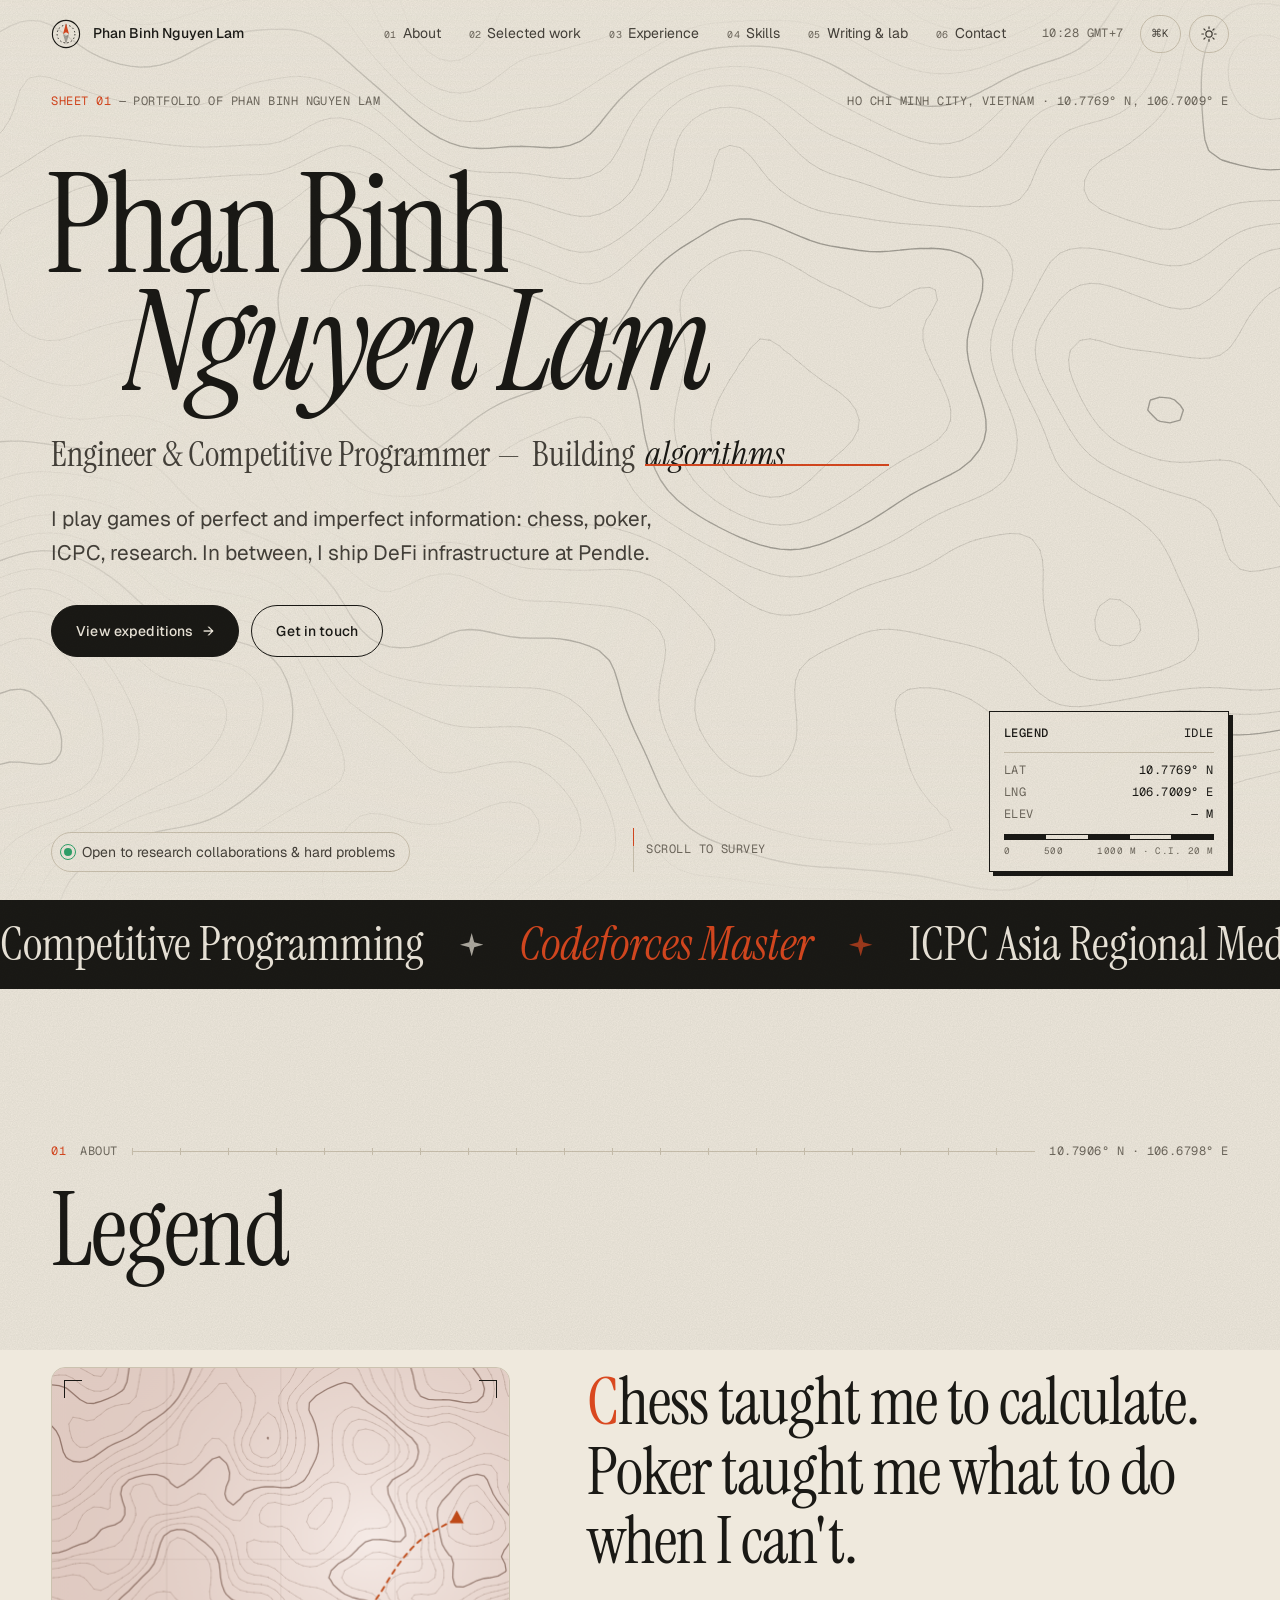
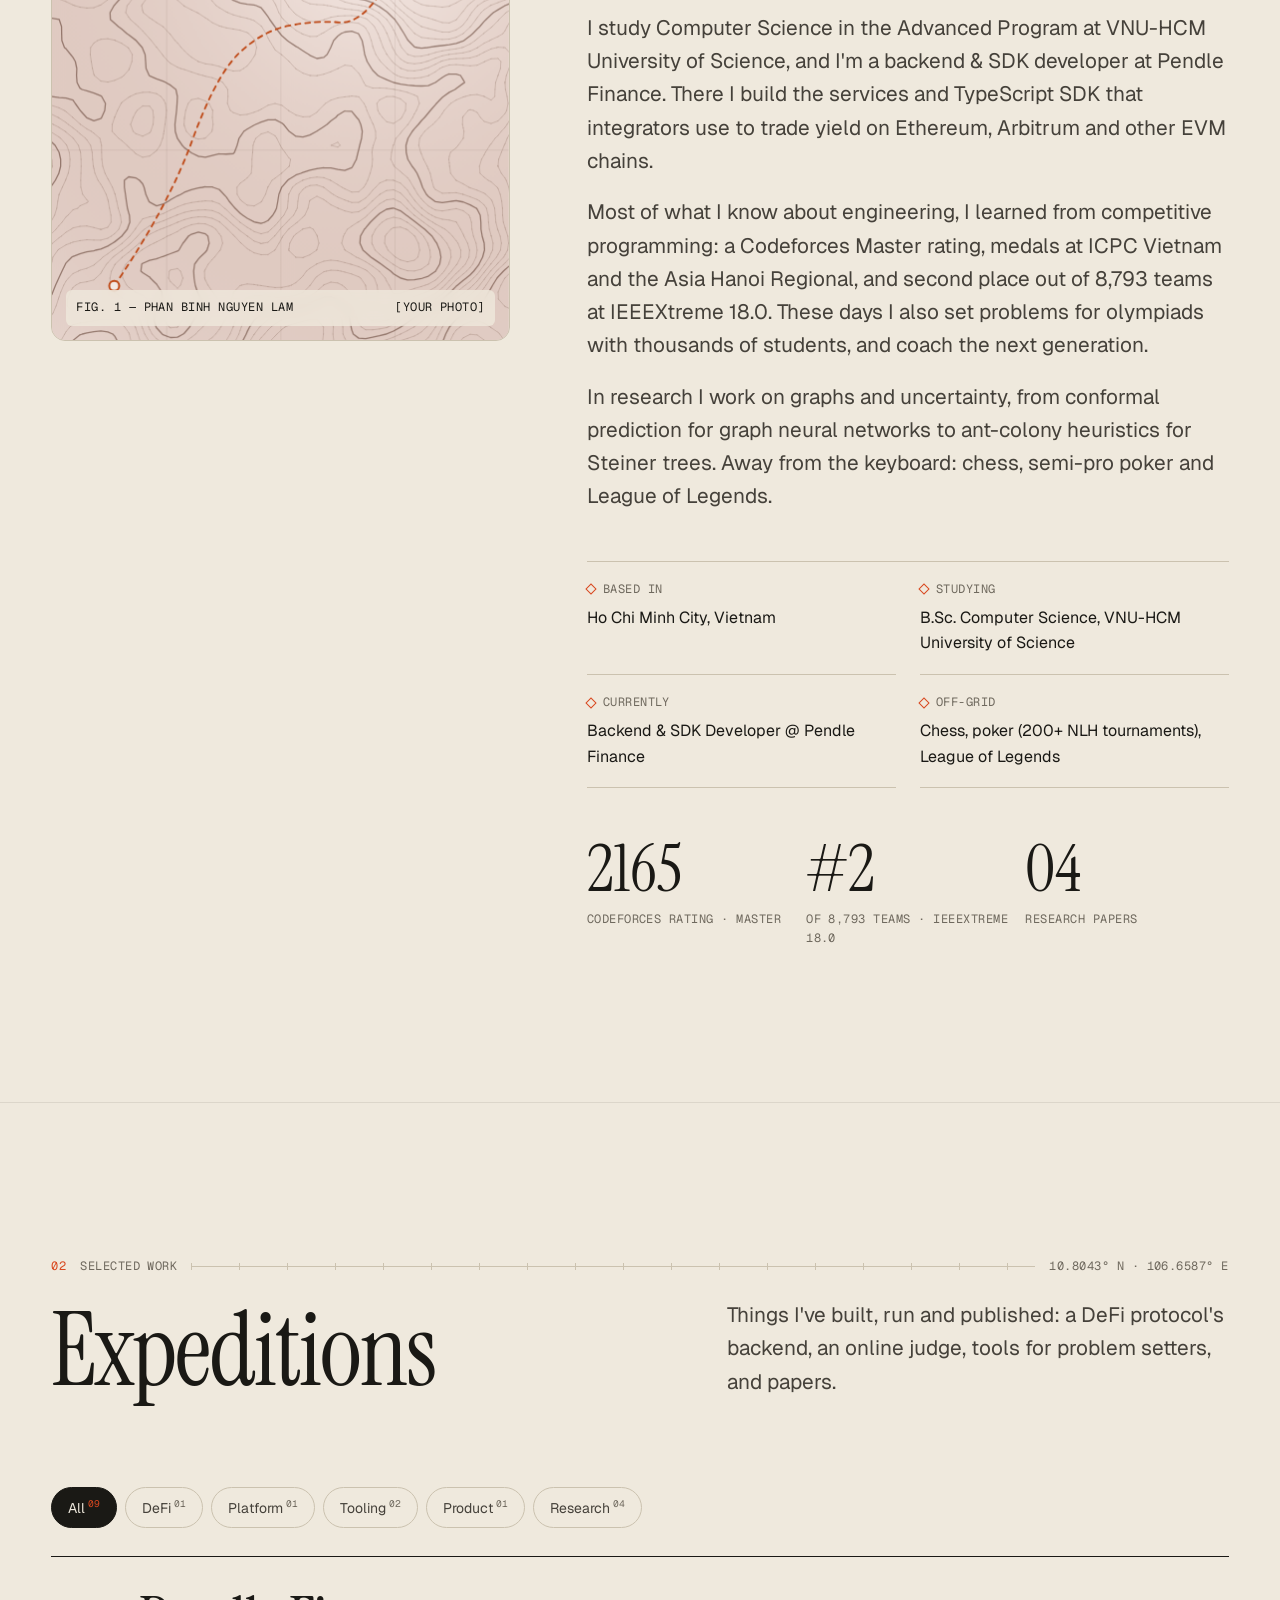
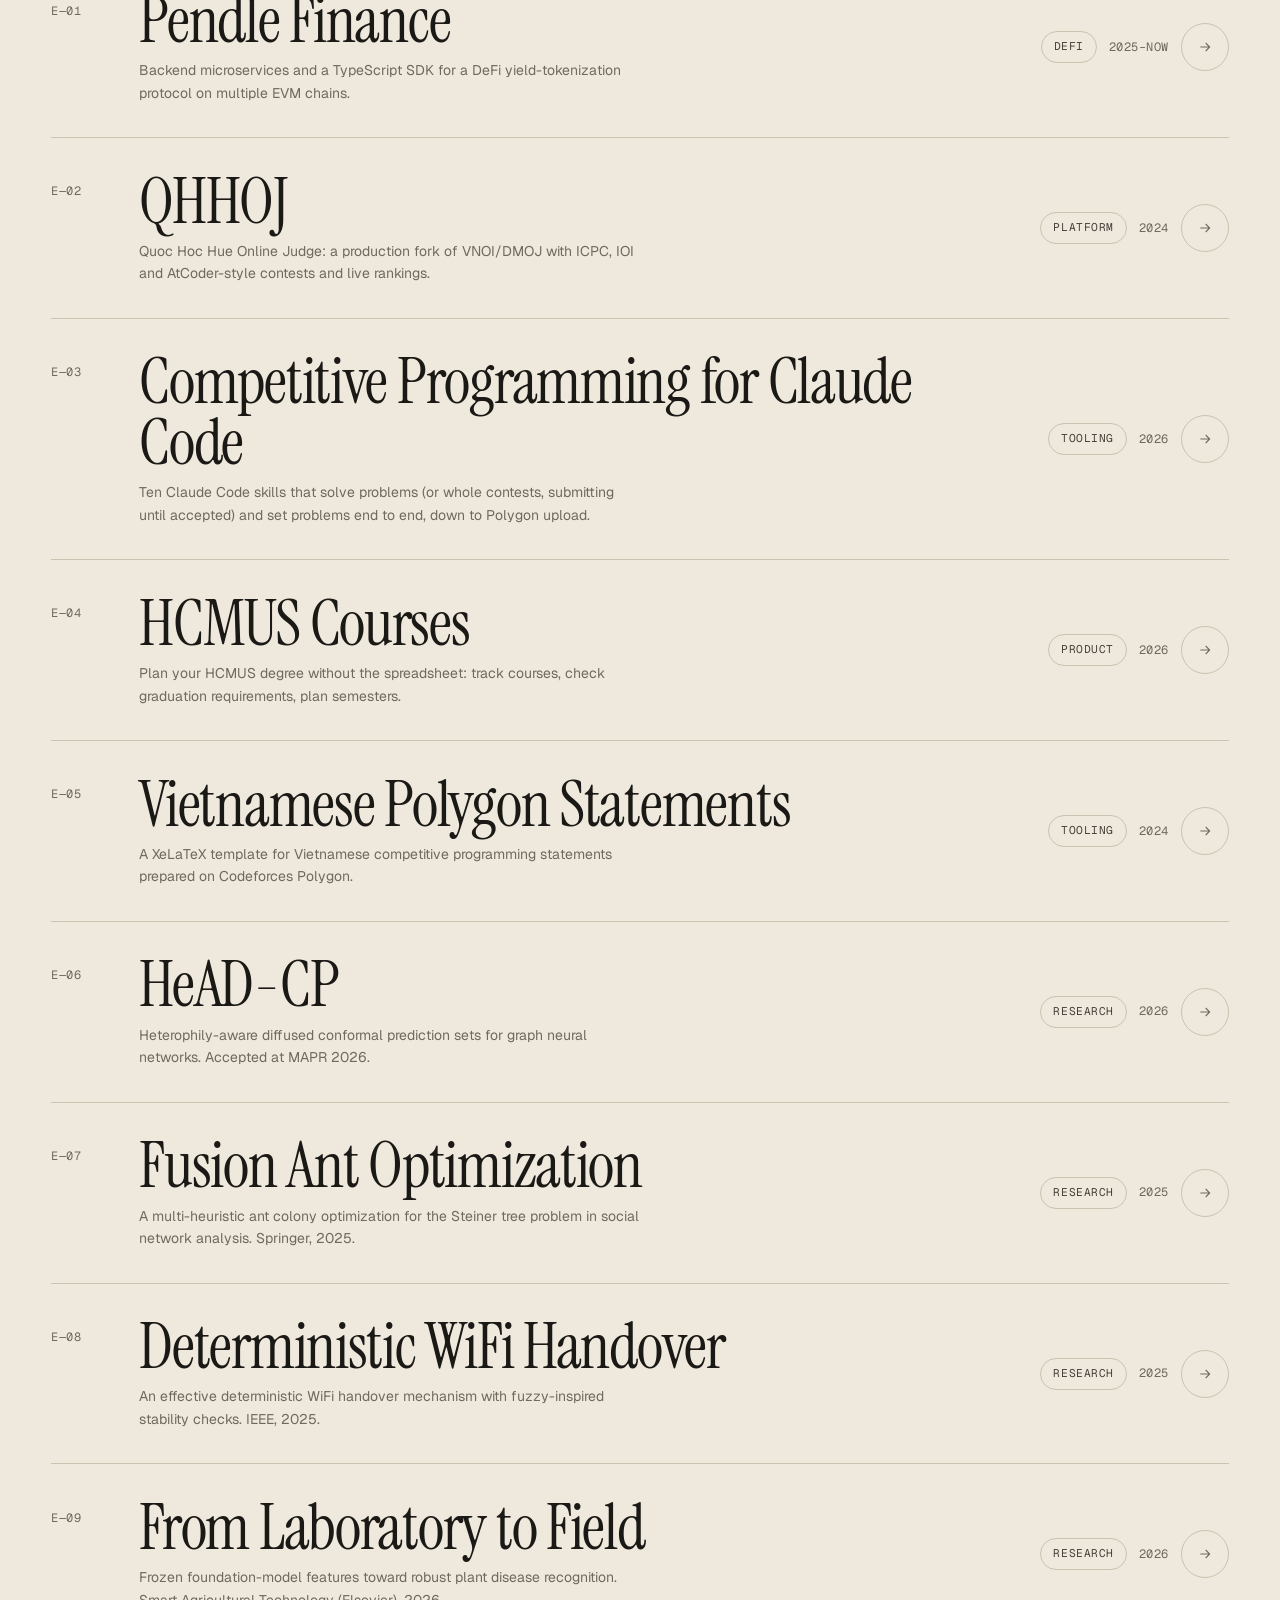
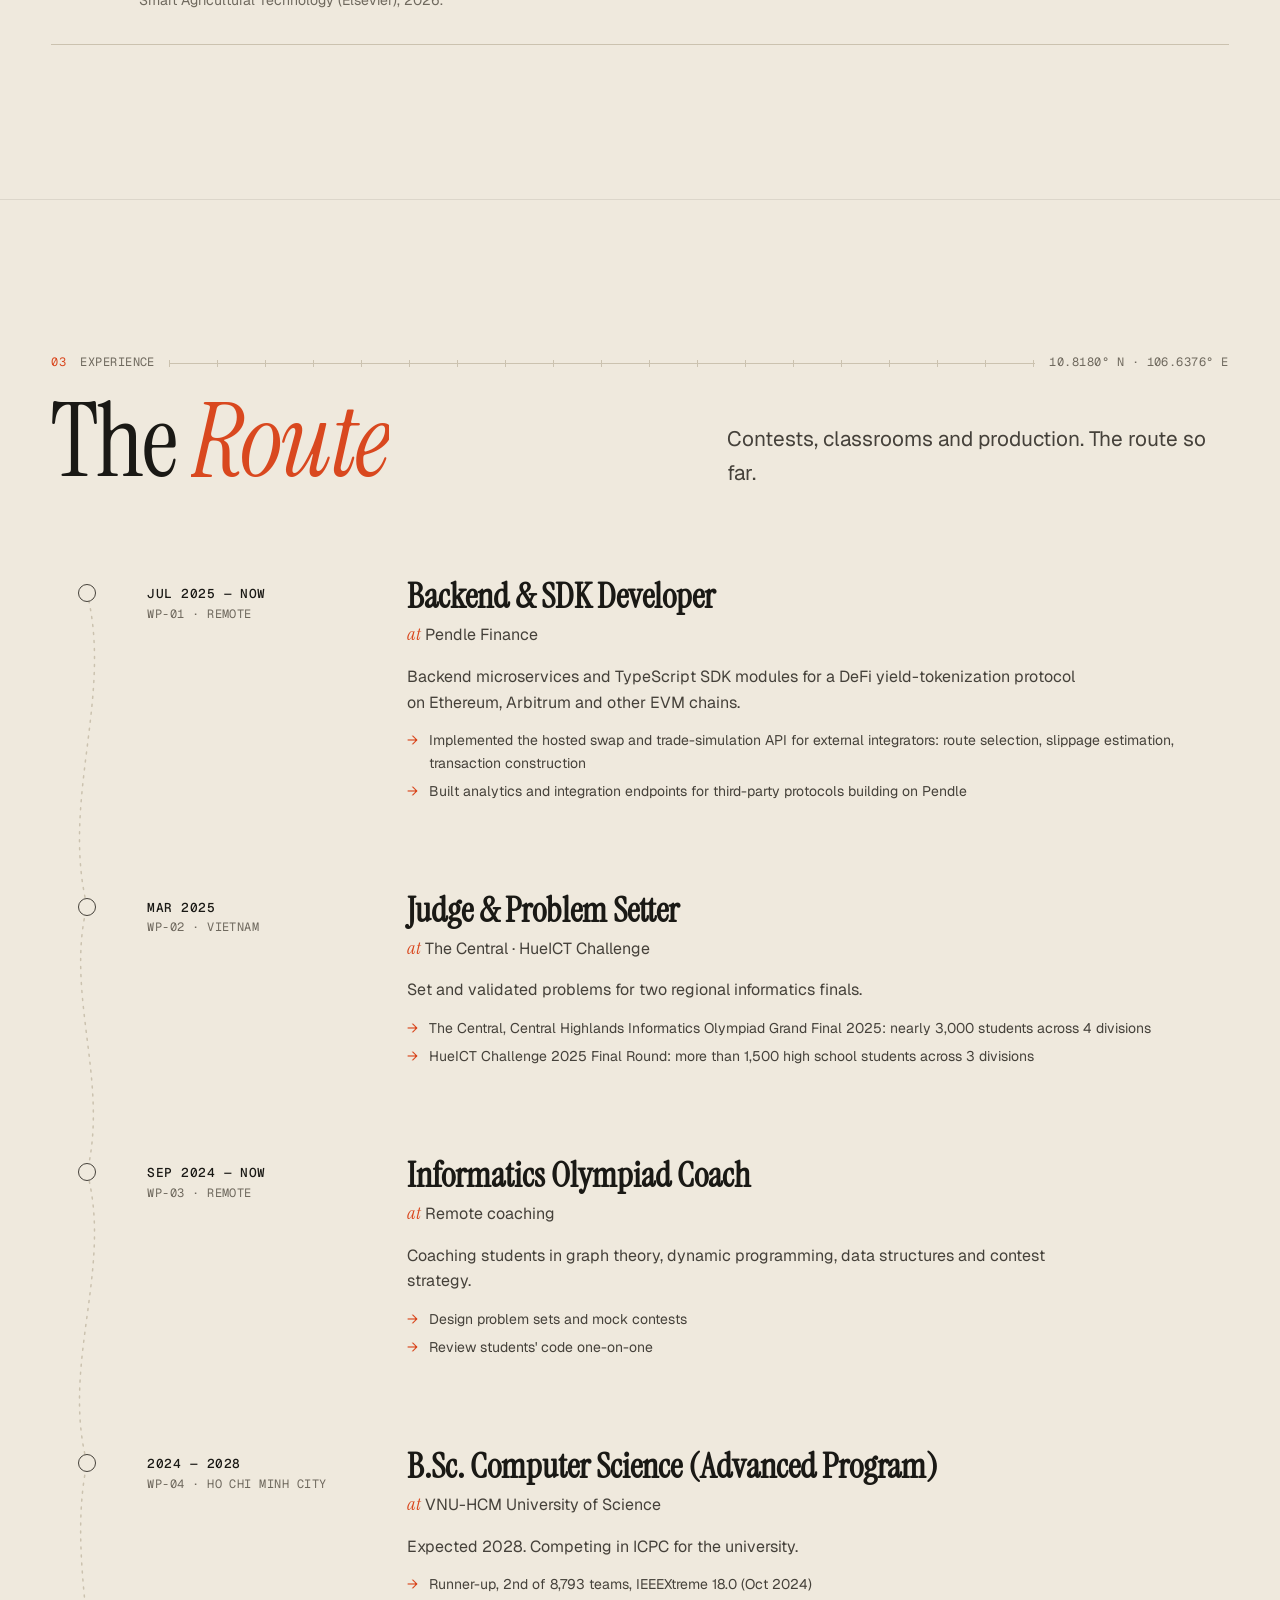
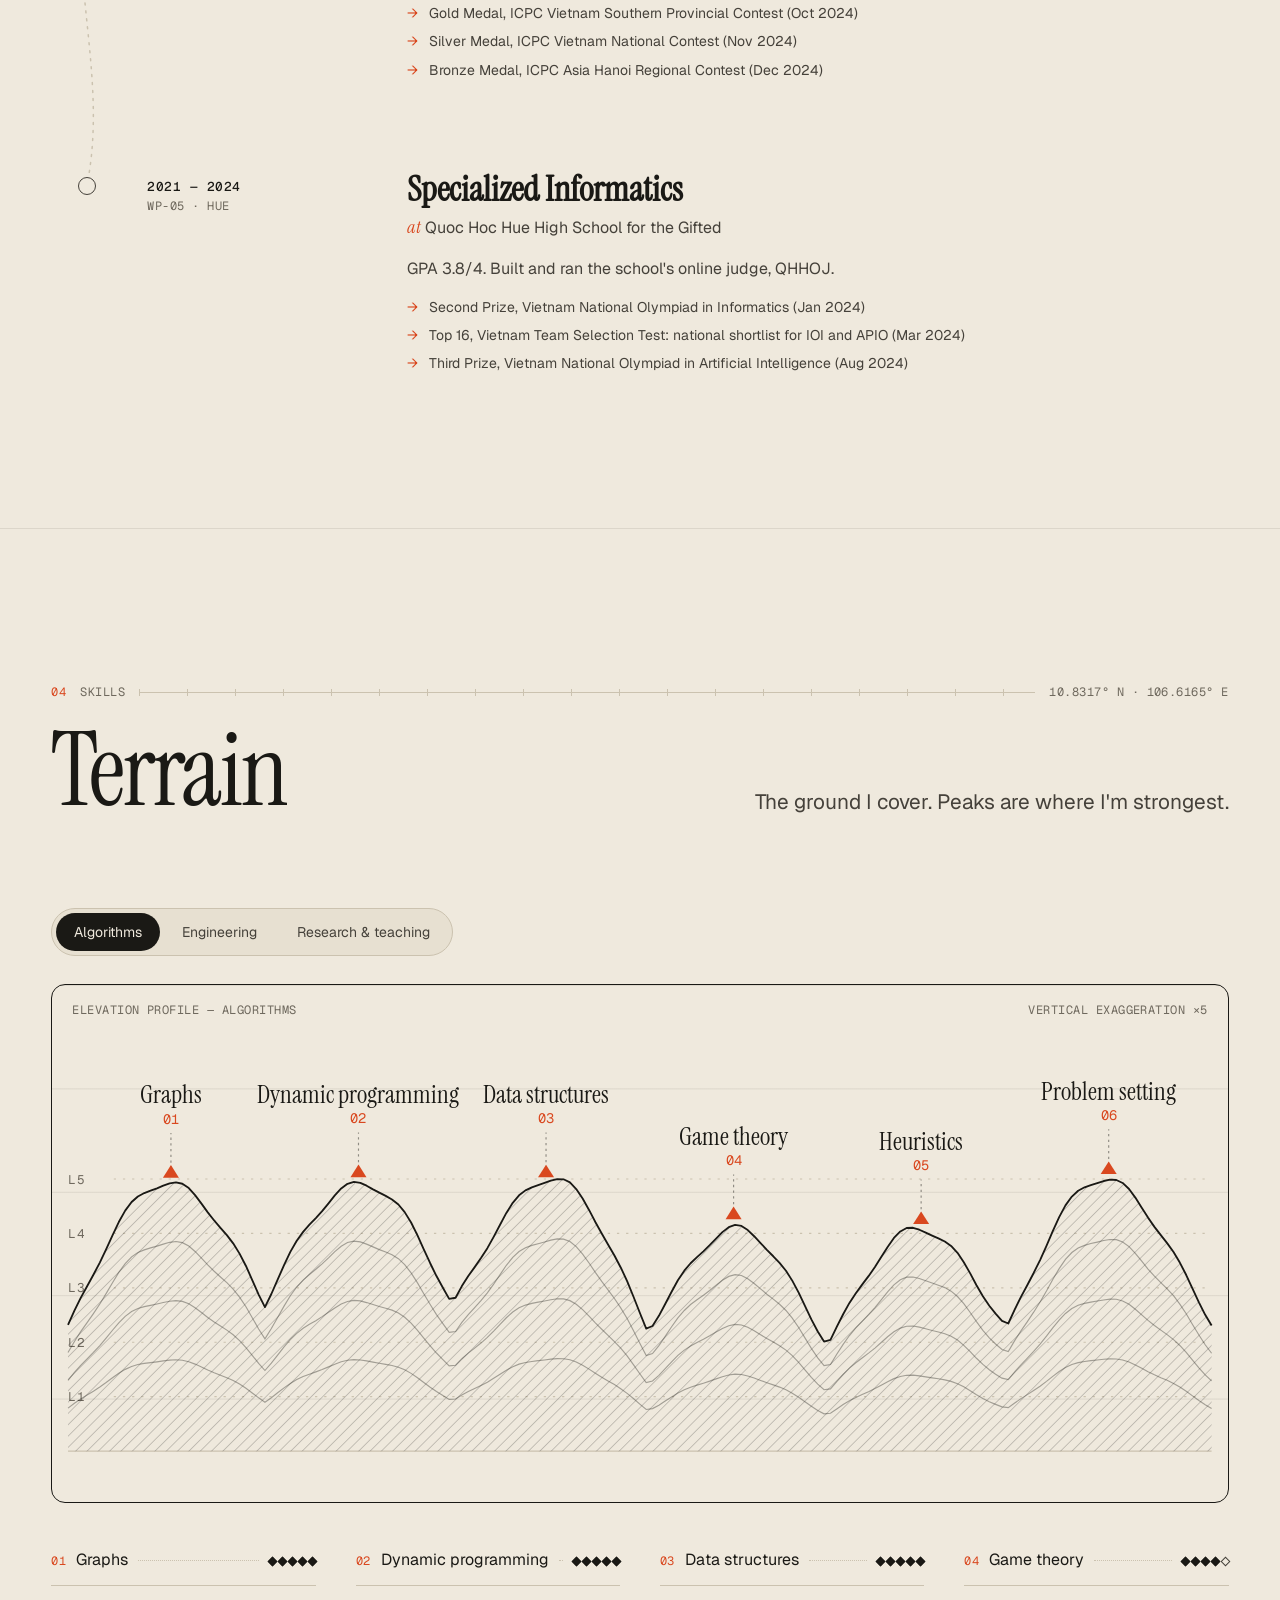
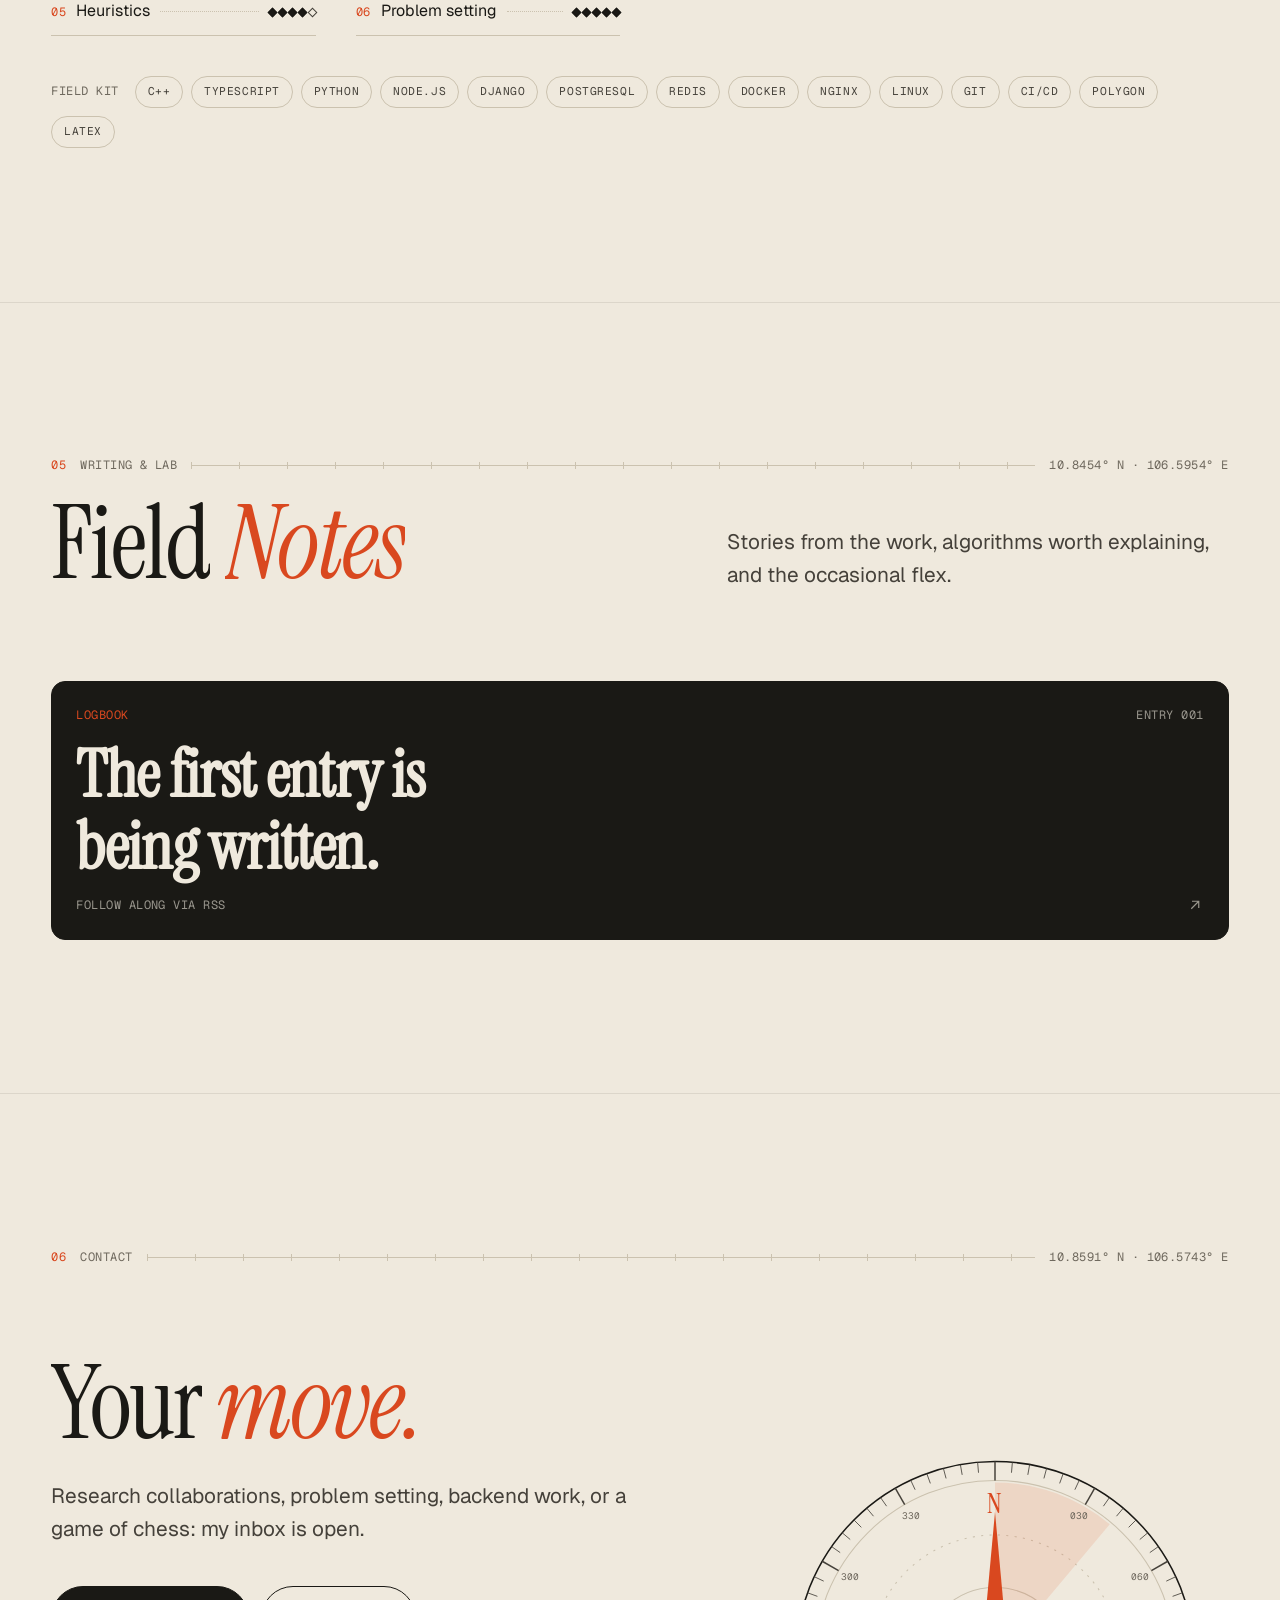
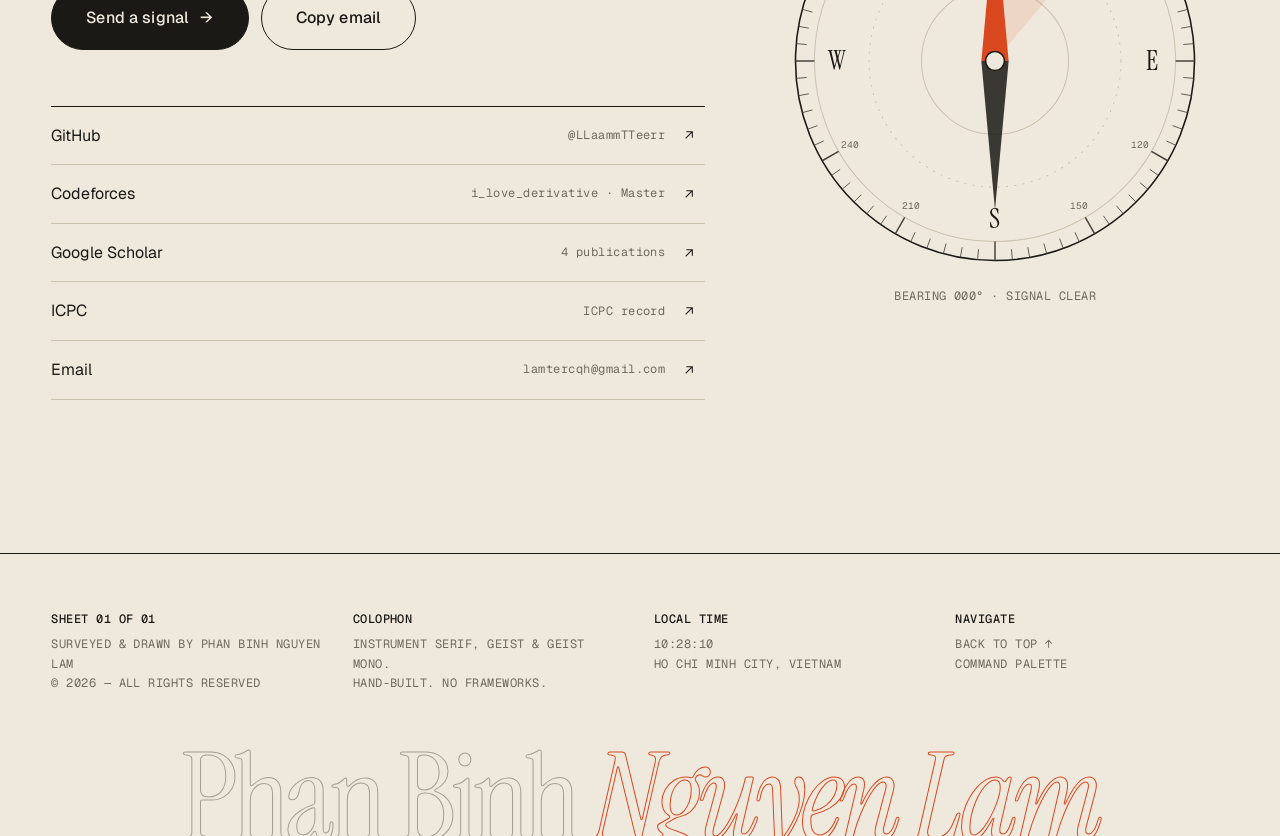
==== commit 002dbf46: "Personalize the portfolio: Phan Binh Nguyen Lam Real content from the CV (Pendle, ICPC/olympiad resu" ====
--- a/index.html
+++ b/index.html
@@ -3,12 +3,13 @@
 <head>
   <meta charset="utf-8">
   <meta name="viewport" content="width=device-width, initial-scale=1, viewport-fit=cover">
-  <title>Your Name — Portfolio</title>
-  <meta name="description" content="Portfolio">
+  <title>Phan Binh Nguyen Lam — Engineer &amp; Competitive Programmer</title>
+  <meta name="description" content="Codeforces Master, ICPC medalist and researcher; backend &amp; SDK developer at Pendle Finance. Portfolio and Field Notes.">
   <meta name="theme-color" content="#EFE9DD" media="(prefers-color-scheme: light)">
   <meta name="theme-color" content="#0D1014" media="(prefers-color-scheme: dark)">
   <meta property="og:type" content="website">
-  <meta property="og:title" content="Your Name — Portfolio">
+  <meta property="og:title" content="Phan Binh Nguyen Lam — Engineer &amp; Competitive Programmer">
+  <meta property="og:description" content="Codeforces Master, ICPC medalist and researcher; backend &amp; SDK developer at Pendle Finance.">
   <link rel="icon" href="favicon.svg" type="image/svg+xml">
 
   <!-- Resolve theme before first paint (no flash). -->
--- a/css/style.css
+++ b/css/style.css
@@ -186,7 +186,7 @@
 @media (min-width: 900px) { .sec-head-row.has-intro { grid-template-columns: 1.3fr 1fr; } .sec-head-row .sec-intro { justify-self: end; margin-top: 0; } }
 
 /* Split-text reveal */
-.split .w { display: inline-block; overflow: hidden; vertical-align: top; padding-bottom: .08em; margin-bottom: -.08em; }
+.split .w { display: inline-block; overflow: hidden; vertical-align: top; padding-bottom: .2em; margin-bottom: -.2em; }
 .split .w > span { display: inline-block; transform: translateY(105%); transition: transform 1.1s var(--ease-out); transition-delay: calc(var(--i, 0) * 60ms); }
 .split.in .w > span { transform: none; }
 html:not(.js) .split .w > span { transform: none; }
@@ -354,11 +354,12 @@
   display: flex; align-items: baseline; flex-wrap: wrap; gap: .3em;
   margin-top: clamp(18px, 3vh, 32px); font-size: var(--fs-xl); font-family: var(--serif); color: var(--ink-2);
 }
-.rotator { position: relative; display: inline-grid; height: 1.15em; overflow: hidden; vertical-align: bottom; color: var(--ink); font-style: italic; }
-.rotator span { grid-area: 1 / 1; transform: translateY(110%); transition: transform .8s var(--ease-out); white-space: nowrap; }
+/* The padding gives descenders (g, y) room inside the clip without moving the baseline. */
+.rotator { position: relative; display: inline-grid; box-sizing: content-box; height: 1.15em; padding-bottom: .28em; margin-bottom: -.28em; overflow: hidden; vertical-align: bottom; color: var(--ink); font-style: italic; }
+.rotator span { grid-area: 1 / 1; transform: translateY(135%); transition: transform .8s var(--ease-out); white-space: nowrap; }
 .rotator span.on { transform: none; }
-.rotator span.off { transform: translateY(-110%); }
-.rotator::after { content: ""; position: absolute; left: 0; right: 0; bottom: .08em; height: 2px; background: var(--accent); transform-origin: left; animation: underline 3.2s var(--ease-in-out) infinite; }
+.rotator span.off { transform: translateY(-135%); }
+.rotator::after { content: ""; position: absolute; left: 0; right: 0; bottom: .3em; height: 2px; background: var(--accent); transform-origin: left; animation: underline 3.2s var(--ease-in-out) infinite; }
 @keyframes underline { 0% { transform: scaleX(0); } 30%, 80% { transform: scaleX(1); } 100% { transform: scaleX(1); opacity: 0; } }
 .hero-tagline { margin-top: 20px; max-width: 44ch; color: var(--ink-2); font-size: var(--fs-lg); }
 .hero-cta { display: flex; flex-wrap: wrap; gap: 12px; margin-top: clamp(24px, 4vh, 36px); }
@@ -575,11 +576,12 @@
 
 /* 10. FIELD NOTES ------------------------------------------------------------ */
 .notes-grid { display: grid; gap: 16px; grid-template-columns: repeat(auto-fill, minmax(min(100%, 300px), 1fr)); }
-@media (min-width: 900px) { .notes-grid { grid-template-columns: repeat(3, 1fr); } .note:first-child { grid-column: span 2; grid-row: span 2; } .note-archive { grid-column: span var(--span, 1); } }
-.note-archive { background: var(--ink); color: var(--paper); border-color: var(--ink); min-height: 200px; }
+@media (min-width: 900px) { .notes-grid { grid-template-columns: repeat(3, 1fr); } .note:first-child { grid-column: span 2; grid-row: span 2; } .note.note-archive { grid-column: span var(--span, 1); } .note.note-soon { grid-column: 1 / -1; grid-row: auto; } }
+.note.note-archive { background: var(--ink); color: var(--paper); border-color: var(--ink); min-height: 200px; }
+.note.note-soon .note-title { max-width: 22ch; }
 .note-archive .note-top, .note-archive .note-foot { color: color-mix(in srgb, var(--paper) 60%, transparent); }
 .note-archive::before { background: repeating-radial-gradient(circle, transparent 0 14px, color-mix(in srgb, var(--paper) 18%, transparent) 14px 15px); }
-.note-archive:hover { border-color: var(--accent); }
+.note.note-archive:hover { border-color: var(--accent); }
 .note {
   position: relative; display: flex; flex-direction: column; gap: 14px; min-height: 240px;
   padding: 24px; border-radius: var(--radius); border: 1px solid var(--rule); background: var(--paper-2);
@@ -645,7 +647,7 @@
 .footer-grid a { transition: color .3s; } .footer-grid a:hover { color: var(--accent); }
 .to-top { display: inline-flex; align-items: center; gap: 8px; }
 .footer-mark {
-  margin-top: 48px; font-family: var(--serif); font-size: clamp(4rem, 19vw, 20rem); line-height: .78; letter-spacing: -.04em;
+  margin-top: 48px; font-family: var(--serif); font-size: clamp(3rem, calc(190vw / var(--chars, 9)), 20rem); line-height: .78; letter-spacing: -.04em;
   white-space: nowrap; text-align: center; color: transparent; -webkit-text-stroke: 1px var(--contour-strong);
   -webkit-user-select: none; user-select: none; transform: translateY(12%);
 }
